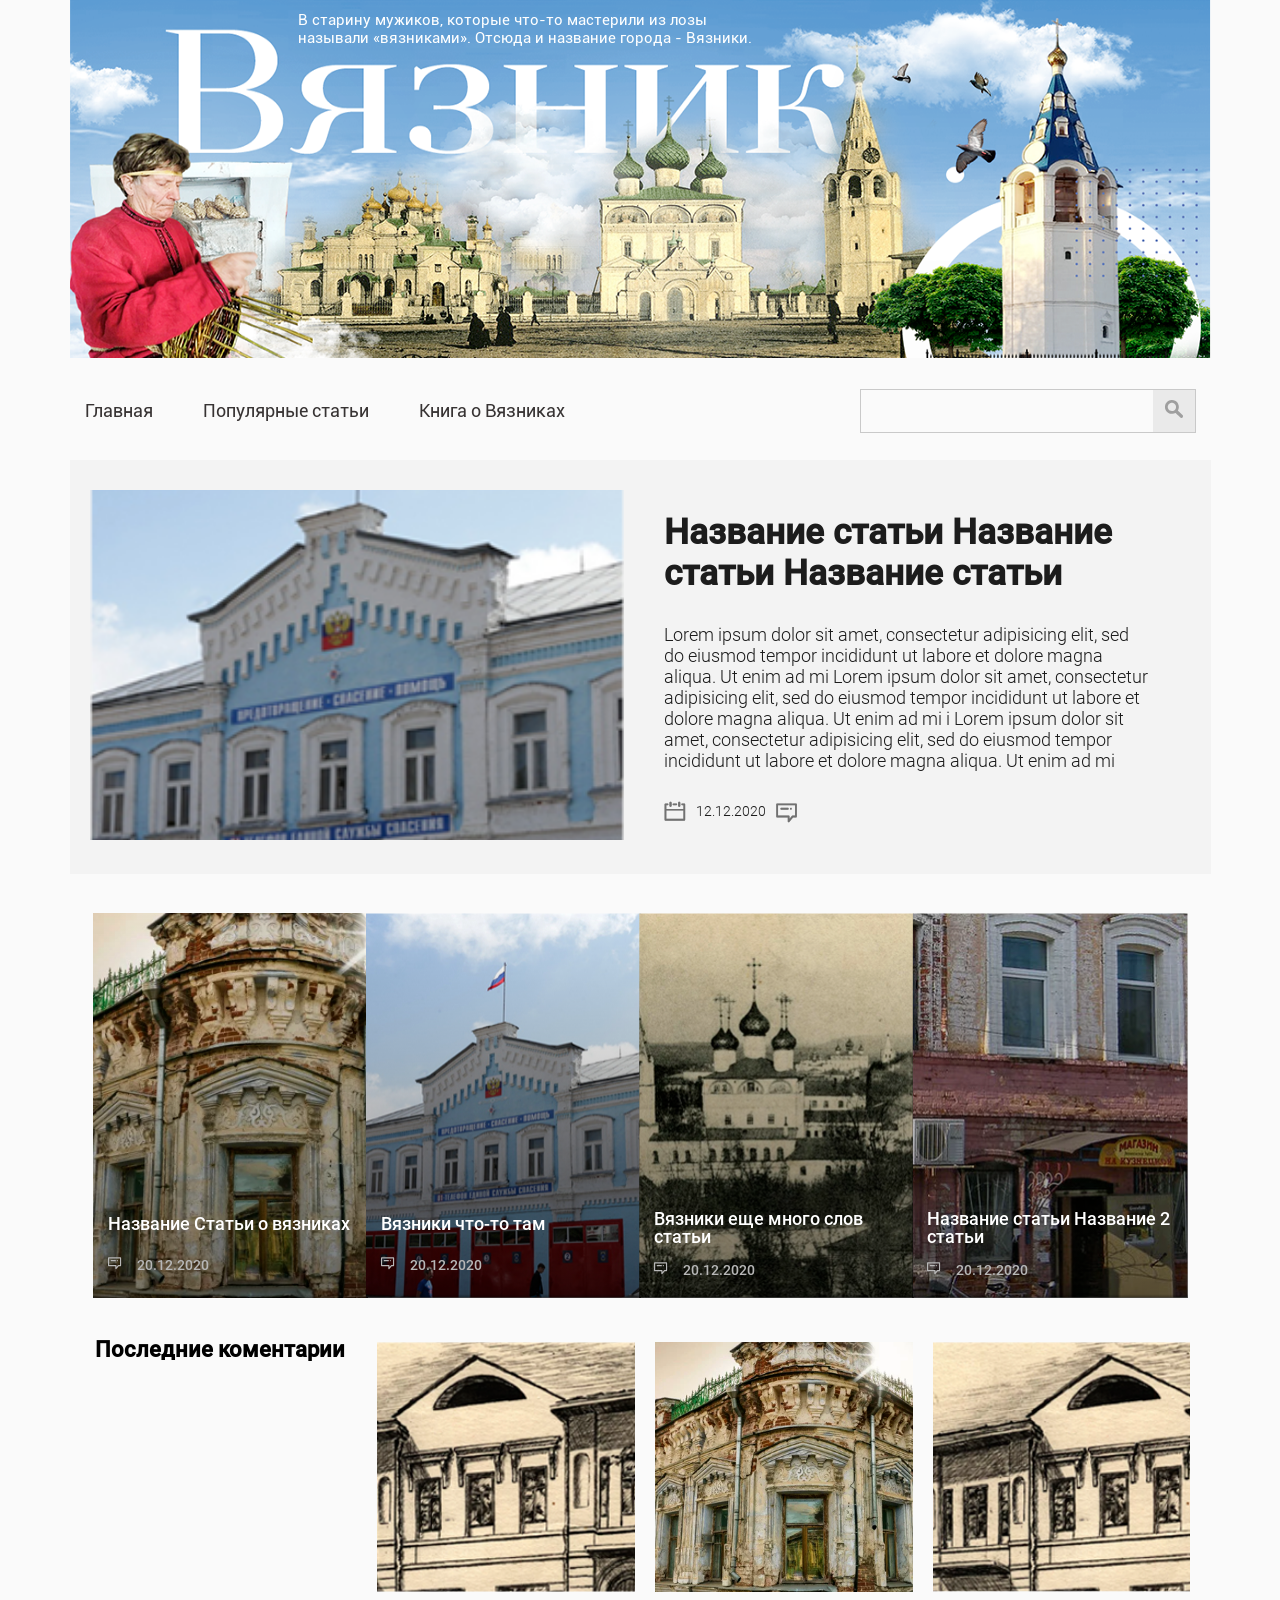
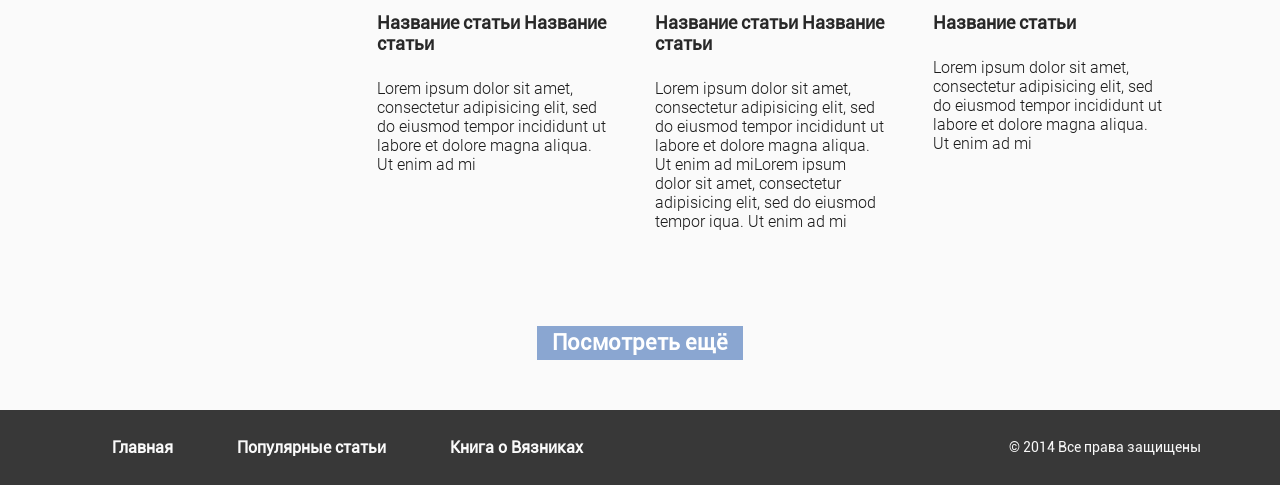
==== raw_html/index.html @ f31865bb "Single post page" ====
<!doctype html>
<html lang="en">
<head>
  <meta charset="UTF-8">
  <meta name="viewport"
        content="width=device-width, user-scalable=no, initial-scale=1.0, maximum-scale=1.0, minimum-scale=1.0">
  <meta http-equiv="X-UA-Compatible" content="ie=edge">
  <title>Document</title>

  <link rel="stylesheet" href="fonts/fonts.css">
  <link rel="stylesheet" href="css/global.css">
  <link rel="stylesheet" href="css/header.css">
  <link rel="stylesheet" href="css/content.css">

  <script src="https://vk.com/js/api/openapi.js?168" type="text/javascript"></script>


</head>
<body>
<div class="container">
  <header>
    <buttton id="menu" class="show">
      <span class="hamburger-line"></span>
      <span class="hamburger-line"></span>
      <span class="hamburger-line"></span>
    </buttton>
    <div id="navOverlay" class="nav_overlay"></div>
    <div class="container_content__blockText">
      <p class="header__text">В старину мужиков, которые что-то мастерили из лозы называли «вязниками». Отсюда и
        название
        города - Вязники.</p></div>
    <img class="header__img" src="./img/header_logo.png" alt="">
    <div class="header__nav">
      <nav id="navigationMenu" class="header__nav-navigation">

          <a href="index2.html" class="header__nav_link">Главная</a>
          <a href="" class="header__nav_link">Популярные статьи</a>
          <a href="" class="header__nav_link">Книга о Вязниках</a>

      </nav>
      <div class="header__search"><input type="search">
        <button class="search_button">
          <img src="./img/search.svg" alt=""></button>
      </div>
    </div>
  </header>
  <section>
    <div class="container_content">
      <div class="containerImgArticle">
      <img src="./img/img2.png" alt=""></div>
      <div class="container_content_section-content">
        <h1>Название статьи Название
          статьи Название статьи</h1>
        <p>Lorem ipsum dolor sit amet, consectetur adipisicing elit, sed do eiusmod tempor incididunt ut labore et
          dolore
          magna aliqua. Ut enim ad mi Lorem ipsum dolor sit amet, consectetur adipisicing elit, sed do eiusmod tempor
          incididunt ut labore et dolore magna aliqua. Ut enim ad mi i Lorem ipsum dolor sit amet, consectetur
          adipisicing
          elit, sed do eiusmod tempor incididunt ut labore et dolore magna aliqua. Ut enim ad mi
        </p>
        <p class="section-content_svg"><img class="section-content_svg_calendar" src="./img/calendar.svg" alt=""> <span> 12.12.2020 </span>
          <img class="section-content_svg_messege" src="./img/messege.svg" alt=""></p>
      </div>
    </div>
    <div class="actual__article">
      <a href="" class="actual__single-article">
        <img class="actual__single-article_img" src="./img/Статья1.png" alt="">
        <div class="actual__single-article_titleWrapper"><p class="actual__single-article_titleWrapper_Title">Название
          Статьи о вязниках</p>
          <p class="actual__single-article_titleWrapper_data"><img class="messege_min" src="./img/message_min.svg" alt="">20.12.2020</p></div></a>
      <a href="" class="actual__single-article"><img class="actual__single-article_img" src="./img/img2.png" alt="">
        <div class="actual__single-article_titleWrapper"><p class="actual__single-article_titleWrapper_Title">Вязники
          что-то там</p>
          <p class="actual__single-article_titleWrapper_data"><img class="messege_min" src="./img/message_min.svg" alt="">20.12.2020</p></div></a>
      <a href="" class="actual__single-article"><img class="actual__single-article_img" src="./img/img3.png" alt="">
        <div class="actual__single-article_titleWrapper"><p class="actual__single-article_titleWrapper_Title">Вязники
          еще много слов статьи</p>
          <p class="actual__single-article_titleWrapper_data"><img class="messege_min" src="./img/message_min.svg" alt="">20.12.2020</p></div></a>
      <a href="" class="actual__single-article"><img class="actual__single-article_img" src="./img/img4.png" alt="">
        <div class="actual__single-article_titleWrapper"><p class="actual__single-article_titleWrapper_Title">Название
          статьи Название 2 статьи</p>
          <p class="actual__single-article_titleWrapper_data"><img class="messege_min" src="./img/message_min.svg" alt="">20.12.2020</p></div></a>
    </div>
    <div class="container_oldArticle">
      <div class="container_oldArticle_top">
        <div class="apiVkComments">
          <h2>Последние коментарии</h2>
          <!--  <img src="./img/заглушка.png" alt="">-->
          <script type="text/javascript">
              VK.init({
                  apiId: 7707931,
                  onlyWidgets: true
              });

          </script>
          <div id="vk_comments"></div>
          <script type="text/javascript">
              VK.Widgets.Comments('vk_comments');
          </script>

        </div>
        <div class="oldArticle">

          <article class="oldSingleArticle">
            <div class="oldSingleArticle_blockImg"> <img class="oldArticleImg" src="./img/OldArticle1.png" alt=""> </div>
            <div class="OldArticleDescription">
              <a href="" class="oldSingleArticle_title">Название статьи Название статьи</a>
              <p class="oldSingleArticle_description">Lorem ipsum dolor sit amet, consectetur adipisicing elit, sed do
                eiusmod
                tempor incididunt ut labore et dolore magna aliqua. Ut enim ad mi</p>
            </div>
          </article>
          <article class="oldSingleArticle">
            <div class="oldSingleArticle_blockImg"> <img class="oldArticleImg" src="./img/Статья1.png" alt=""></div>
            <div class="OldArticleDescription">
              <a href="" class="oldSingleArticle_title">Название статьи Название статьи</a>
              <p class="oldSingleArticle_description">Lorem ipsum dolor sit amet, consectetur adipisicing elit, sed do
                eiusmod
                tempor incididunt ut labore et dolore magna aliqua. Ut enim ad miLorem ipsum dolor sit amet, consectetur
                adipisicing elit, sed do eiusmod
                tempor iqua. Ut enim ad mi</p>
            </div>
          </article>
          <article class="oldSingleArticle ">
            <div class="oldSingleArticle_blockImg"> <img class="oldArticleImg" src="./img/OldArticle3.png" alt=""></div>
            <div class="OldArticleDescription">
              <a href="" class="oldSingleArticle_title">Название статьи</a>
              <p class="oldSingleArticle_description">Lorem ipsum dolor sit amet, consectetur adipisicing elit, sed do
                eiusmod
                tempor incididunt ut labore et dolore magna aliqua. Ut enim ad mi</p>
            </div>
          </article>
        </div>
      </div>
      <div class="add_OlderArticle">


      </div>
    </div>
    <button id="addOldArticle" class="add_OlderArticle_button">Посмотреть ещё</button>
  </section>
</div>
<footer>
  <div class="footer_content_wrapper">
    <div class="footer_links_wrapper">
      <a href="" class="footer_links">Главная</a>
      <a href="" class="footer_links">Популярные статьи</a>
      <a href="" class="footer_links">Книга о Вязниках</a>
    </div>
    <div><span>© 2014 Все права защищены</span></div>
  </div>
</footer>


<script src="js/script.js"></script>
</body>
</html>
---- raw_html/fonts/fonts.css ----
@font-face {
  font-family: 'Roboto-light';
  src: url('Roboto/Roboto-Light.ttf') format('truetype');
  font-weight: normal;
  font-style: normal;
}

@font-face {
  font-family: 'Roboto-medium';
  src: url('Roboto/Roboto-Medium.ttf') format('truetype');
  font-weight: normal;
  font-style: normal;
}

@font-face {
  font-family: 'Roboto-bold';
  src: url('Roboto/Roboto-Bold.ttf') format('truetype');
  font-weight: normal;
  font-style: normal;
}

@font-face {
  font-family: 'Roboto-Regular';
  src: url('Roboto-Regular.ttf') format('truetype'),
  url('Roboto-Regular.woff') format('woff');
  font-style: normal;
}

@font-face {
  font-family: 'Roboto-Regular';
  src: url('Roboto-Regular.ttf') format('truetype'),
  url('Roboto-Regular.woff') format('woff');
  font-style: normal;
}
---- raw_html/css/global.css ----
* {
  margin: 0;
  padding: 0;
  text-decoration: none;
  outline: none;
  border: none;
}

body {
  background-color: #fafafa;
  font-family: Roboto-Regular, sans-serif;
}

section {
  position: relative;
}

.container {
  max-width: 1141px;
  margin: 0 auto;

}
.containerImgArticle {
  width: 50%;
  overflow: hidden;
/*  height: 350px;*/
  margin: 30px 0;
}
.containerImgArticle >img {
  object-fit: cover;
  width: 100%;
  height: 350px;
}

/*.container_content>img {
  max-width: 550px;
  object-fit: cover;
}*/

footer {
  font-family: 'Roboto-Regular', sans-serif;
  background-color: #383838;
  height: 75px;
  position: relative;
}

.footer_content_wrapper {
  display: flex;
  justify-content: space-between;
  color: #f8f8f8;
  align-items: center;
  height: 100%;
  font-size: 14px;
  font-weight: 400;
  margin: 0 auto;
  max-width: 1141px;
  white-space: nowrap;
}

.footer_content_wrapper > div {
  margin: 0 10px;
}

.footer_links_wrapper {
  position: relative;
  display: flex;
  justify-content: left;
  text-align: center;
  height: 100%;
  align-items: center;
}

.footer_links {
  color: #fafafa;
  font-size: 16px;
  font-weight: 700;
  margin: 0 32px;
}

@media (max-width: 830px) {
  .footer_links {
    margin: 0 10px;
  }
  .containerImgArticle {
    width: 100%;

  }
}

@media (max-width: 640px) {
  .footer_links_wrapper {
    flex-direction: column;
    align-items: center;
    justify-content: space-evenly;
  }
}

@media (max-width: 566px) {

  footer {

    height: 150px;
  }

  .footer_content_wrapper {
    flex-direction: column;
  }
}
---- raw_html/css/header.css ----
.header__img {
  margin-top: -5.9%;
  width: 100%;
  max-height: 425px;
}

.container_content__blockText {
  width: 100%;
  position: relative;
}


.header__text {
  font-family: 'Roboto-Regular', sans-serif;
  position: absolute;
  margin-top: 1%;
  max-width: 472px;
  left: 20%;
  font-weight: 300;
  font-size: 15px;
  color: #FFFFFF;
}

.header__nav_link {
  color: #373333;
  font-family: 'Roboto-Regular', sans-serif;
  font-size: 18px;
  font-weight: 400;
  text-align: center;
  text-decoration: none;
  white-space: nowrap;
  margin-right: 50px;
  transition: all ease 0.3s;
}

.header__nav_link:hover {
  color: #b98015;
  background-color: #fafafa;
  transition: all ease 0.3s;
}

.header__nav {
  display: flex;
  justify-content: space-between;
  margin: 27px 15px;
  align-items: center;
}

.header__search > input {
  width: 100%;
  height: 42px;
  background-color: #fafafa;
  font-family: 'Roboto-Regular', sans-serif;
  font-size: 22px;
  padding: 0 10px;
}

.header__search {
  position: relative;
  flex-basis: 30%;
  border: 1px solid #c9c9c9;
  transition: all ease 1s;
}

.nav_overlay {
  position: fixed;
  top: 0;
  left: 0;
  width: 100%;
  height: 100%;
  display: none;
  cursor: pointer;
  z-index: 10200;
  background: rgba(0, 0, 0, 0.5);
  transition: all ease 0.3s;
}

.activeOverlay {
  display: block;
  transition: all ease 0.3s;
}

.search_button {
  position: absolute;
  right: 0;
  height: 42px;
  background-color: #eaeaea;
  width: 42px;
  transition: all ease 0.3s;
}

.search_button:hover {
  background-color: #dcdcdc;
  transition: all ease 0.3s;
}

.show {
  display: none;
}

.hamburger-line {
  width: 100%;
  height: 4px;
  background-color: #383838;
  display: block;

  -webkit-transition: all 0.3s ease-in-out;
  -o-transition: all 0.3s ease-in-out;
  transition: all 0.3s ease-in-out;
}

.hamburger-line:nth-child(1) {
  /* margin: 7px auto 0;*/
}

.hamburger-line:nth-child(2) {
  margin: 4px auto;
}

.show.hamburger-active .hamburger-line:nth-child(2) {
  opacity: 0;
}

.show.hamburger-active .hamburger-line:nth-child(1) {
  -webkit-transform: translateY(10px) rotate(40deg);
  -ms-transform: translateY(10px) rotate(40deg);
  -o-transform: translateY(10px) rotate(40deg);
  transform: translateY(7px) rotate(40deg);
}

.show.hamburger-active .hamburger-line:nth-child(3) {
  -webkit-transform: translateY(-10px) rotate(-40deg);
  -ms-transform: translateY(-10px) rotate(-40deg);
  -o-transform: translateY(-10px) rotate(-40deg);
  transform: translateY(-9px) rotate(-40deg);
}

#menu {
  margin: 0 auto;
  position: fixed;
  z-index: 10203;
  background-color: #fafafa;
  cursor: pointer;
  border-radius: 50px;
  width: 20px;
  top: 15px;
  right: 5px;
  padding: 8px;
  height: 20px;
  text-align: center;
  line-height: 40px;
}

.header__nav-navigation {
  display: flex;
  max-width: 250px;
}

@media (max-width: 995px) {
  .header__text {
    display: none;
  }

}

@media (max-width: 830px) {
  .header__nav_link {
    margin-right: 10px;
  }

}


@media (max-width: 660px) {

  .show {
    display: block;
  }

  .header__nav_link {
    font-size: 25px;
    line-height: 50px;
    padding-right: 150px;
  }

  .header__nav-navigation {
    display: block;
    position: fixed;
    left: -100%;
    overflow: hidden;
    top: 0;
    z-index: 10202;
    /*  max-width: 400px;*/
    background-color: azure;
    padding: 20px;
    transition: all ease 0.3s;
    /*  border-radius: 15px;*/
    height: 100%;
  }

  .header__search {
    flex-basis: 100%;
  }

  .active {
    left: 0;
    transition: all ease 0.3s;
  }
}
---- raw_html/css/content.css ----
.container_content {
  display: flex;
  align-items: center;
  padding: 0 20px;
  margin-bottom: 40px;
  background-color: #f3f3f3;
}

.container_content_section-content {
  margin: 0 40px;
  max-width: 487px;
  width: 50%;
}

.container_content_section-content > img {
  max-height: 353px;
  width: 100%;
}

.container_content_section-content > h1 {
  font-family: 'Roboto-medium', sans-serif;
  font-weight: 600;
  color: #1c1c1c;
  font-size: 35px;
  margin: 30px 0;
}

.container_content_section-content > p {
  font-family: 'Roboto-light', sans-serif;
  color: #1c1c1c;
  font-size: 18px;
  margin-bottom: 30px;
  display: flex;
  align-items: center;
}

.section-content_svg > span {
  font-size: 14px;
  margin: 0 10px;
}

.section-content_svg > img {
  position: relative;
}

.section-content_svg_calendar {
  top: 0;
}

.section-content_svg_messege {
  top: 2px;
}

.actual__article {
  display: flex;
  position: relative;
  margin: 0 20px 40px;
  justify-content: center;
  line-height: 0;
}

a.actual__single-article {
  position: relative;
  margin: -1px;
  overflow: hidden;
  width: 25%;
}

.actual__single-article_img {
  width: 100%;
  position: relative;
  height: 100%;
  object-fit: cover;
}

a.actual__single-article:after {
  transition: 0.5s all ease;
  content: "";
  position: absolute;
  top: 0;
  left: 0;
  display: block;
  width: 100%;
  height: 100%;
  background: transparent;
  opacity: 1;
  background-image: -moz-linear-gradient(top, rgba(0, 0, 0, 0) 0%, rgba(0, 0, 0, 0.45) 99%, rgba(0, 0, 0, 0.65) 100%); /* FF3.6-15 */
  background-image: -webkit-linear-gradient(top, rgba(0, 0, 0, 0) 0%, rgba(0, 0, 0, 0.45) 99%, rgba(0, 0, 0, 0.65) 100%); /*Chrome10-25,Safari5.1-6*/
  background-image: linear-gradient(to bottom, rgba(0, 0, 0, 0) 0%, rgba(0, 0, 0, 0.45) 99%, rgba(0, 0, 0, 0.65) 100%); /* W3C, IE10+, FF16+, Chrome26+, Opera12+, Safari7+ */
  filter: progid:DXImageTransform.Microsoft.gradient(startColorstr='#00000000', endColorstr='#a6000000', GradientType=0); /* IE6-9 */
}

a.actual__single-article:hover:after {
  content: "";
  opacity: 0;
}

.actual__single-article_titleWrapper {
  position: absolute;
  bottom: 15px;
  left: 15px;
  color: #FFFFFF;
  font-family: 'Roboto-medium', sans-serif;
  display: flex;
  flex-direction: column;
  justify-content: space-around;
  min-height: 80px;
}

.actual__single-article_titleWrapper_data {
  font-size: 14px;
  font-weight: 300;
  color: #b7b7b7;
  position: relative;
  z-index: 1;
}

.actual__single-article_titleWrapper_Title {
  font-size: 18px;
  font-weight: 300;
  position: relative;
  z-index: 1;
  line-height: 18px;
}

.messege_min {
  margin-right: 15px;
}

.container_oldArticle {
  display: flex;
  flex-direction: column;
}

.container_oldArticle_top {
  margin: 0 10px 40px;
  display: flex;
}

.add_OlderArticle {
  display: flex;
  justify-content: space-between;
  flex-wrap: wrap;
}

.add_OlderArticle > article {
  flex-basis: 22%;
  margin-bottom: 40px;
}

.apiVkComments {
  flex-basis: 29%;
  margin-left: 5px;
  padding-right: 10px;
}

.wcomments_head ._wcomments_head ._wcomments_form {
  display: none !important;
}

.apiVkComments > h2 {
  font-family: 'Roboto-medium', sans-serif;
  font-size: 22px;
  /*font-weight: 700;*/
  margin-bottom: 20px;
  margin-left: 10px;
}

.oldArticleImg {
  width: 100%;
  height: 100%;
  margin-bottom: 25px;
  object-fit: cover;
}

.oldArticle {
  display: flex;
  font-family: 'Roboto-Regular', sans-serif;
}

.oldSingleArticle {
  flex-basis: 31%;
  margin: 5px 10px;
  overflow: hidden;
  display: flex;
  flex-direction: column;

}

.oldSingleArticle_title {
  max-width: 230px;
  font-size: 18px;
  color: #282828;
  font-weight: 700;
  /*  margin: 25px 0;*/
  transition: all ease 0.3s;
}

.oldSingleArticle_title:hover {
  color: #b98015;
  transition: all ease 0.3s;
}

.oldSingleArticle_description {
  max-width: 230px;
  font-size: 16px;
  font-family: 'Roboto-light', sans-serif;
  color: #1c1c1c;
  font-weight: 300;
  overflow: hidden;
  margin-top: 25px;
}

.oldSingleArticle_blockImg {
  width: 100%;
  height: 250px;
}

.OldArticleDescription {
  max-height: 220px;
  overflow: hidden;
  display: flex;
  flex-direction: column;
  margin-top: 20px;
}

.add_OlderArticle_button {
  background-color: #8aa6d1;
  margin: 50px auto;
  font-family: 'Roboto-Regular', sans-serif;
  font-size: 22px;
  font-weight: 700;
  line-height: 20px;
  white-space: nowrap;
  color: #FFFFFF;
  padding: 7px 15px;
  transition: all ease 0.3s;
  cursor: pointer;
  position: relative;
  left: 50%;
  bottom: 0;
  transform: translateX(-50%);
}

.add_OlderArticle_button:hover {
  background-color: #b98015;
  transition: all ease 0.3s;
}

@media (max-width: 995px) {

  .container_content > img {
    width: 40%;
  }

  .actual__article {
    flex-wrap: wrap;
  }

  a.actual__single-article {
    width: 50%;
  }

}

@media (max-width: 830px) {

  .apiVkComments {
    order: -1;
  }

  .container_content > img {
    width: 100%;
  }

  .oldArticleImg {
    margin-bottom: 0;
  }

  .add_OlderArticle {
    flex-direction: column;
    margin: 0 10px 40px
  }

  .add_OlderArticle > article {
    margin-bottom: 5px;
  }

  .container_content_section-content > h1 {
    font-size: 25px;
    margin: 30px 0;
  }

  .container_content {
    flex-direction: column;
  }

  .container_oldArticle_top {
    flex-direction: column;
    margin: 0 10px 0;
  }

  .container_content_section-content {
    margin: 0;
    max-width: unset;
    width: 100%;
  }

  .container_oldArticle {
    flex-direction: column;
    position: relative;
  }

  .oldArticle {
    order: -1;
    flex-direction: column;
    flex-basis: 100%;
    max-width: 900px;
  }

  .oldSingleArticle {
    display: flex !important;
    width: 100%;
    align-items: center !important;
  }

  .oldSingleArticle_title {
    max-width: 100%;
  }

  .oldSingleArticle_description {
    max-width: 99%;
    max-height: 80px;
  }

  .oldSingleArticle > * {
    display: flex;
    flex-direction: column;
  }

  .oldArticleImg {
    /*    flex-basis: 40%;*/
    width: 100%;
  }

}

@media (max-width: 730px) {
  .actual__article {
    /* flex-direction: column;*/
    justify-content: center;
    flex-wrap: wrap;
    margin: 0 0 40px;
  }

  a.actual__single-article {
    width: 100%;
    height: 450px;
  }
}

@media (max-width: 640px) {
  .oldArticleImg {
    margin-left: 0;
    max-height: unset;
    min-height: unset;
    min-width: unset;
    width: 100%;
  }

  .oldSingleArticle {
    margin-bottom: 30px;
  }

  .add_OlderArticle > article {
    margin-bottom: 30px;
  }

  .oldSingleArticle_title {
    margin: 0;
  }

  .OldArticleDescription {
    margin-left: 20px;
    max-height: unset;
    min-height: unset;
    min-width: unset;
  }

  .oldArticleImg {
    margin-bottom: 30px;
  }

}

@media (max-width: 566px) {
  .actual__single-article {
    width: 95%;
  }

  .actual__single-article_img {
    width: 100%;
    max-height: unset;
  }

  .oldSingleArticle_description {
    max-height: 75px;
  }

  .OldArticleDescription {
    margin: 10px 0 0;
    overflow: hidden;
  }


  .oldSingleArticle {
    flex-direction: column;
  }

  .oldArticle {
    overflow: hidden;
  }

  .oldSingleArticle_blockImg {
    width: 100%;
    height: 100%;
  }

  .oldSingleArticle_blockImg > img {
    width: 100%;

    margin: 0 auto;
  }
}

@media (max-width: 450px) {

}
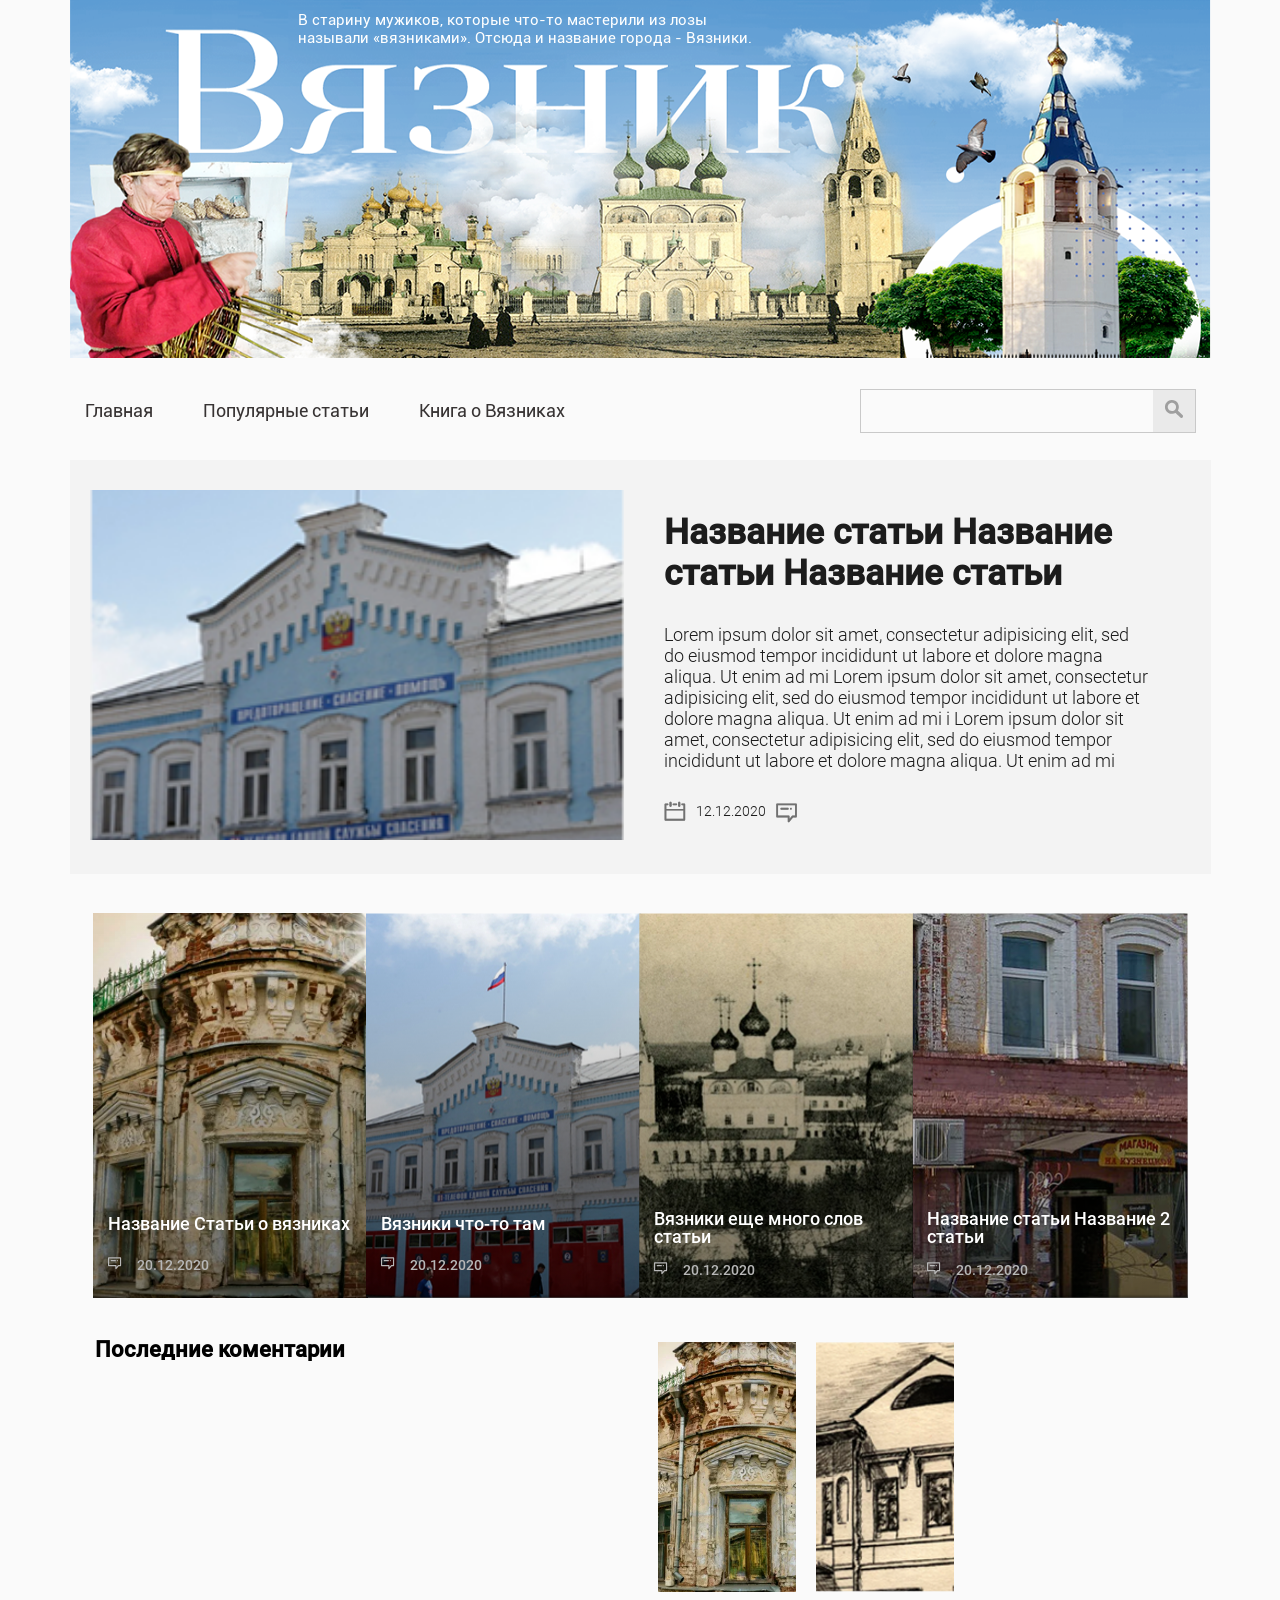
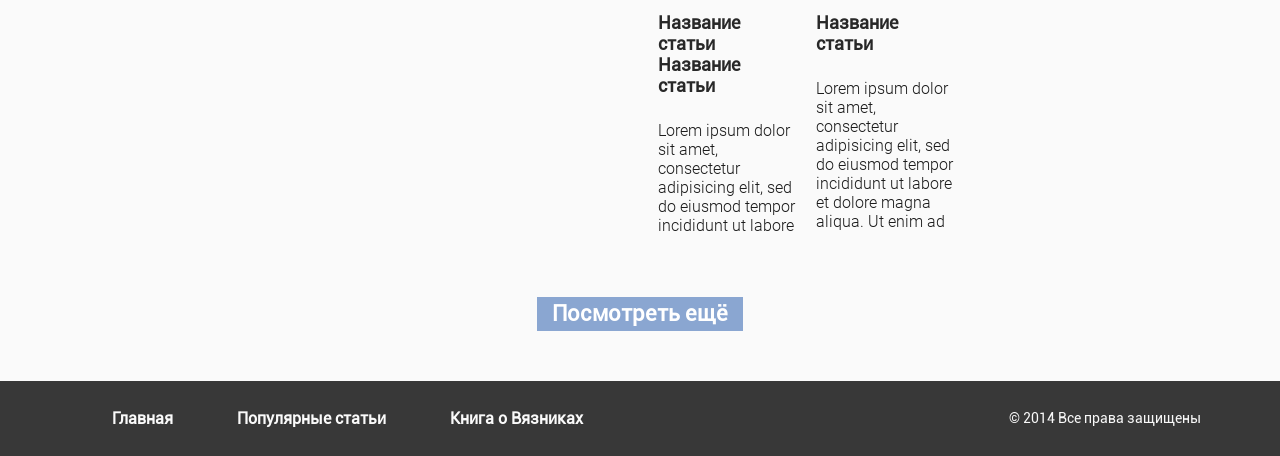
==== commit fc2daed7: "Single page, some fix" ====
--- a/raw_html/index.html
+++ b/raw_html/index.html
@@ -7,9 +7,9 @@
   <meta http-equiv="X-UA-Compatible" content="ie=edge">
   <title>Document</title>
 
-  <link rel="stylesheet" href="fonts/fonts.css">
+ <!-- <link rel="stylesheet" href="fonts/fonts.css">
   <link rel="stylesheet" href="css/global.css">
-  <link rel="stylesheet" href="css/header.css">
+  <link rel="stylesheet" href="css/header.css">-->
   <link rel="stylesheet" href="css/content.css">
 
   <script src="https://vk.com/js/api/openapi.js?168" type="text/javascript"></script>
@@ -100,16 +100,6 @@
 
         </div>
         <div class="oldArticle">
-
-          <article class="oldSingleArticle">
-            <div class="oldSingleArticle_blockImg"> <img class="oldArticleImg" src="./img/OldArticle1.png" alt=""> </div>
-            <div class="OldArticleDescription">
-              <a href="" class="oldSingleArticle_title">Название статьи Название статьи</a>
-              <p class="oldSingleArticle_description">Lorem ipsum dolor sit amet, consectetur adipisicing elit, sed do
-                eiusmod
-                tempor incididunt ut labore et dolore magna aliqua. Ut enim ad mi</p>
-            </div>
-          </article>
           <article class="oldSingleArticle">
             <div class="oldSingleArticle_blockImg"> <img class="oldArticleImg" src="./img/Статья1.png" alt=""></div>
             <div class="OldArticleDescription">
--- a/raw_html/css/global.css
+++ b/raw_html/css/global.css
@@ -23,7 +23,6 @@
 .containerImgArticle {
   width: 50%;
   overflow: hidden;
-/*  height: 350px;*/
   margin: 30px 0;
 }
 .containerImgArticle >img {
@@ -32,10 +31,6 @@
   height: 350px;
 }
 
-/*.container_content>img {
-  max-width: 550px;
-  object-fit: cover;
-}*/
 
 footer {
   font-family: 'Roboto-Regular', sans-serif;
--- a/raw_html/css/content.css
+++ b/raw_html/css/content.css
@@ -1,3 +1,363 @@
+@font-face {
+  font-family: 'Roboto-light';
+  src: url('../fonts/Roboto/Roboto-Light.ttf') format('truetype');
+  font-weight: normal;
+  font-style: normal;
+}
+
+@font-face {
+  font-family: 'Roboto-medium';
+  src: url('../fonts/Roboto/Roboto-Medium.ttf') format('truetype');
+  font-weight: normal;
+  font-style: normal;
+}
+
+@font-face {
+  font-family: 'Roboto-bold';
+  src: url('../fonts/Roboto/Roboto-Bold.ttf') format('truetype');
+  font-weight: normal;
+  font-style: normal;
+}
+
+@font-face {
+  font-family: 'Roboto-Regular';
+  src: url('../fonts/Roboto-Regular.ttf') format('truetype'),
+  url('../fonts/Roboto-Regular.woff') format('woff');
+  font-style: normal;
+}
+
+@font-face {
+  font-family: 'Roboto-Regular';
+  src: url('../fonts/Roboto-Regular.ttf') format('truetype'),
+  url('../fonts/Roboto-Regular.woff') format('woff');
+  font-style: normal;
+}
+
+/* Global-styles----------------------------------------------------*/
+
+
+* {
+  margin: 0;
+  padding: 0;
+  text-decoration: none;
+  outline: none;
+  border: none;
+}
+
+body {
+  background-color: #fafafa;
+  font-family: Roboto-Regular, sans-serif;
+}
+
+section {
+  position: relative;
+}
+
+.container {
+  max-width: 1141px;
+  margin: 0 auto;
+
+}
+
+.containerImgArticle {
+  width: 50%;
+  overflow: hidden;
+  margin: 30px 0;
+}
+
+.containerImgArticle > img {
+  object-fit: cover;
+  width: 100%;
+  height: 350px;
+}
+
+/* Footer-styles----------------------------------------------------*/
+
+footer {
+  font-family: 'Roboto-Regular', sans-serif;
+  background-color: #383838;
+  height: 75px;
+  position: relative;
+}
+
+.footer_content_wrapper {
+  display: flex;
+  justify-content: space-between;
+  color: #f8f8f8;
+  align-items: center;
+  height: 100%;
+  font-size: 14px;
+  font-weight: 400;
+  margin: 0 auto;
+  max-width: 1141px;
+  white-space: nowrap;
+}
+
+.footer_content_wrapper > div {
+  margin: 0 10px;
+}
+
+.footer_links_wrapper {
+  position: relative;
+  display: flex;
+  justify-content: left;
+  text-align: center;
+  height: 100%;
+  align-items: center;
+}
+
+.footer_links {
+  color: #fafafa;
+  font-size: 16px;
+  font-weight: 700;
+  margin: 0 32px;
+}
+
+@media (max-width: 830px) {
+  .footer_links {
+    margin: 0 10px;
+  }
+
+  .containerImgArticle {
+    width: 100%;
+  }
+}
+
+@media (max-width: 640px) {
+  .footer_links_wrapper {
+    flex-direction: column;
+    align-items: center;
+    justify-content: space-evenly;
+  }
+}
+
+@media (max-width: 566px) {
+
+  footer {
+
+    height: 150px;
+  }
+
+  .footer_content_wrapper {
+    flex-direction: column;
+  }
+}
+
+
+/* Header-styles----------------------------------------------------*/
+
+.body__hidden {
+  overflow: hidden;
+}
+
+.header__img {
+  margin-top: -5.9%;
+  width: 100%;
+  max-height: 425px;
+}
+
+.container_content__blockText {
+  width: 100%;
+  position: relative;
+}
+
+
+.header__text {
+  font-family: 'Roboto-Regular', sans-serif;
+  position: absolute;
+  margin-top: 1%;
+  max-width: 472px;
+  left: 20%;
+  font-weight: 300;
+  font-size: 15px;
+  color: #FFFFFF;
+}
+
+.header__nav_link {
+  color: #373333;
+  font-family: 'Roboto-Regular', sans-serif;
+  font-size: 18px;
+  font-weight: 400;
+  text-align: center;
+  text-decoration: none;
+  white-space: nowrap;
+  margin-right: 50px;
+  transition: all ease 0.3s;
+}
+
+.header__nav_link:hover {
+  color: #b98015;
+  background-color: #fafafa;
+  transition: all ease 0.3s;
+}
+
+.header__nav {
+  display: flex;
+  justify-content: space-between;
+  margin: 27px 15px;
+  align-items: center;
+}
+
+.header__search > input {
+  width: 100%;
+  height: 42px;
+  background-color: #fafafa;
+  font-family: 'Roboto-Regular', sans-serif;
+  font-size: 22px;
+  padding: 0 10px;
+}
+
+.header__search {
+  position: relative;
+  flex-basis: 30%;
+  border: 1px solid #c9c9c9;
+  transition: all ease 1s;
+}
+
+.nav_overlay {
+  position: fixed;
+  top: 0;
+  left: 0;
+  width: 100%;
+  height: 100%;
+  display: none;
+  cursor: pointer;
+  z-index: 10200;
+  background: rgba(0, 0, 0, 0.5);
+  transition: all ease 0.3s;
+}
+
+.activeOverlay {
+  display: block;
+  transition: all ease 0.3s;
+}
+
+.search_button {
+  position: absolute;
+  right: 0;
+  height: 42px;
+  background-color: #eaeaea;
+  width: 42px;
+  transition: all ease 0.3s;
+}
+
+.search_button:hover {
+  background-color: #dcdcdc;
+  transition: all ease 0.3s;
+}
+
+.show {
+  display: none;
+}
+
+.hamburger-line {
+  width: 100%;
+  height: 4px;
+  background-color: #383838;
+  display: block;
+
+  -webkit-transition: all 0.3s ease-in-out;
+  -o-transition: all 0.3s ease-in-out;
+  transition: all 0.3s ease-in-out;
+}
+
+.hamburger-line:nth-child(1) {
+  /* margin: 7px auto 0;*/
+}
+
+.hamburger-line:nth-child(2) {
+  margin: 4px auto;
+}
+
+.show.hamburger-active .hamburger-line:nth-child(2) {
+  opacity: 0;
+}
+
+.show.hamburger-active .hamburger-line:nth-child(1) {
+  -webkit-transform: translateY(10px) rotate(40deg);
+  -ms-transform: translateY(10px) rotate(40deg);
+  -o-transform: translateY(10px) rotate(40deg);
+  transform: translateY(7px) rotate(40deg);
+}
+
+.show.hamburger-active .hamburger-line:nth-child(3) {
+  -webkit-transform: translateY(-10px) rotate(-40deg);
+  -ms-transform: translateY(-10px) rotate(-40deg);
+  -o-transform: translateY(-10px) rotate(-40deg);
+  transform: translateY(-9px) rotate(-40deg);
+}
+
+#menu {
+  margin: 0 auto;
+  position: fixed;
+  z-index: 10203;
+  background-color: #fafafa;
+  cursor: pointer;
+  border-radius: 50px;
+  width: 20px;
+  top: 15px;
+  right: 5px;
+  padding: 8px;
+  height: 20px;
+  text-align: center;
+  line-height: 40px;
+}
+
+.header__nav-navigation {
+  display: flex;
+  max-width: 250px;
+}
+
+@media (max-width: 995px) {
+  .header__text {
+    display: none;
+  }
+}
+
+@media (max-width: 830px) {
+  .header__nav_link {
+    margin-right: 10px;
+  }
+}
+
+@media (max-width: 660px) {
+
+  .show {
+    display: block;
+  }
+
+  .header__nav_link {
+    font-size: 25px;
+    line-height: 50px;
+    padding-right: 150px;
+  }
+
+  .header__nav-navigation {
+    display: block;
+    position: fixed;
+    left: -100%;
+    overflow: hidden;
+    top: 0;
+    z-index: 10202;
+    /*  max-width: 400px;*/
+    background-color: azure;
+    padding: 20px;
+    transition: all ease 0.3s;
+    /*  border-radius: 15px;*/
+    height: 100%;
+  }
+
+  .header__search {
+    flex-basis: 100%;
+  }
+
+  .active {
+    left: 0;
+    transition: all ease 0.3s;
+  }
+}
+/* Page-1----------------------------------------------------*/
+
 .container_content {
   display: flex;
   align-items: center;
@@ -149,8 +509,9 @@
 }
 
 .apiVkComments {
-  flex-basis: 29%;
+  flex-basis: 50%;
   margin-left: 5px;
+  min-width: 29%;
   padding-right: 10px;
 }
 
@@ -161,14 +522,13 @@
 .apiVkComments > h2 {
   font-family: 'Roboto-medium', sans-serif;
   font-size: 22px;
-  /*font-weight: 700;*/
   margin-bottom: 20px;
   margin-left: 10px;
 }
 
 .oldArticleImg {
   width: 100%;
-  height: 100%;
+  height: 250px;
   margin-bottom: 25px;
   object-fit: cover;
 }
@@ -176,15 +536,17 @@
 .oldArticle {
   display: flex;
   font-family: 'Roboto-Regular', sans-serif;
+  margin-bottom: 20px;
+  flex-basis: 50%;
+  justify-content: flex-start;
 }
 
 .oldSingleArticle {
-  flex-basis: 31%;
+  flex-basis: 25%;
   margin: 5px 10px;
   overflow: hidden;
   display: flex;
   flex-direction: column;
-
 }
 
 .oldSingleArticle_title {
@@ -226,7 +588,7 @@
 
 .add_OlderArticle_button {
   background-color: #8aa6d1;
-  margin: 50px auto;
+  margin-bottom: 50px;
   font-family: 'Roboto-Regular', sans-serif;
   font-size: 22px;
   font-weight: 700;
@@ -267,6 +629,8 @@
 
   .apiVkComments {
     order: -1;
+    margin: 0;
+    padding: 0;
   }
 
   .container_content > img {
@@ -275,6 +639,8 @@
 
   .oldArticleImg {
     margin-bottom: 0;
+    height: 250px;
+    width: 100%;
   }
 
   .add_OlderArticle {
@@ -318,12 +684,6 @@
     max-width: 900px;
   }
 
-  .oldSingleArticle {
-    display: flex !important;
-    width: 100%;
-    align-items: center !important;
-  }
-
   .oldSingleArticle_title {
     max-width: 100%;
   }
@@ -338,10 +698,7 @@
     flex-direction: column;
   }
 
-  .oldArticleImg {
-    /*    flex-basis: 40%;*/
-    width: 100%;
-  }
+
 
 }
 
@@ -433,6 +790,260 @@
   }
 }
 
-@media (max-width: 450px) {
-
-}
+
+/* Page-2----------------------------------------------------*/
+
+
+.container_content1 {
+  display: flex;
+  margin: 50px 0;
+}
+
+p.section-content_svg {
+  display: flex;
+  align-items: center;
+}
+
+.section-content_svg_calendar {
+  top: 0;
+}
+
+.section-content_svg_messege1 {
+  top: 2px;
+  left: 20px;
+}
+
+.section-content_svg > img {
+  position: relative;
+}
+
+.section-content_svg > span {
+  font-size: 14px;
+  color: #1c1c1c;
+}
+
+.container_content_section-content_description1 {
+  font-size: 18px;
+  color: #1c1c1c;
+  font-family: "Roboto-Light", sans-serif;
+}
+
+.container_content_section-content1 {
+  margin: 0 40px 0 15px;
+  flex-basis: 60%;
+}
+
+.container_content_section-content1 > h1 {
+  font-size: 35px;
+  margin: 25px 0 30px;
+  font-family: "Roboto-medium", sans-serif;
+}
+
+.container_content__article_img1_wrapper {
+  height: 350px;
+  width: 100%;
+  overflow: hidden;
+}
+
+.container_content__article_img1 {
+  position: relative;
+  flex-basis: 57%;
+  width: 40%;
+  margin-right: 15px;
+}
+
+.container_content__article_img1_wrapper > img {
+  width: 100%;
+  height: 100%;
+  object-fit: cover;
+}
+
+.apiVkComments1 > h2 {
+  margin: 30px 10px 25px;
+  font-size: 22px;
+  /* font-family: "Roboto-medium", sans-serif;*/
+}
+
+.share-news-title1 {
+  /*font-family: "Roboto-medium", sans-serif;*/
+  font-size: 20px;
+  font-weight: 600;
+}
+
+.container_content_section-content__share-news1 {
+  margin-top: 40px;
+}
+
+.container_content_section-content__share-news1 > div {
+  display: flex;
+  margin-top: 10px;
+}
+
+.share-news1 {
+  margin-right: 20px;
+}
+
+.share-news1 > img {
+  transition: all ease 0.3s;
+  border-radius: 50%;
+
+
+}
+
+.share-news1 > img:hover {
+  transition: all ease 0.3s;
+  background-color: rgba(24, 105, 241, 0.3);
+  border-radius: 50%;
+
+}
+
+.oldArticleTitle1 {
+  font-family: "Roboto-bold", sans-serif;
+  font-size: 27px;
+  margin-left: 15px;
+  font-weight: 600;
+}
+
+.oldArticle1 {
+  display: flex;
+  font-family: 'Roboto-Regular', sans-serif;
+  margin-top: 20px;
+  margin-bottom: 30px;
+}
+
+.oldSingleArticle1 {
+  flex-basis: 31%;
+  margin: 5px 10px;
+  overflow: hidden;
+  display: flex;
+  flex-direction: column;
+}
+
+.oldSingleArticle_blockImg {
+  width: 100%;
+  height: 250px;
+}
+
+.oldArticleImg {
+  width: 100%;
+
+  margin-bottom: 25px;
+  object-fit: cover;
+}
+
+.OldArticleDescription {
+  max-height: 220px;
+  overflow: hidden;
+  display: flex;
+  flex-direction: column;
+  margin-top: 20px;
+}
+
+.oldSingleArticle_title {
+  max-width: 230px;
+  font-size: 18px;
+  color: #282828;
+  font-weight: 700;
+  /*  margin: 25px 0;*/
+  transition: all ease 0.3s;
+}
+
+
+.oldSingleArticle_title:hover {
+  color: #b98015;
+  transition: all ease 0.3s;
+}
+
+.oldSingleArticle_description {
+  max-width: 230px;
+  font-size: 16px;
+  font-family: 'Roboto-light', sans-serif;
+  color: #1c1c1c;
+  font-weight: 300;
+  overflow: hidden;
+  margin-top: 25px;
+}
+
+#vk_comments {
+  max-height: 440px;
+  overflow: auto;
+}
+
+
+@media (max-width: 937px) {
+  .container_content1 {
+    flex-direction: column;
+    margin: 50px 0 30px;
+  }
+
+  .container_content__article_img1 {
+    order: -1;
+    overflow: hidden;
+    width: 100%;
+    margin-bottom: 30px;
+  }
+
+  .container_content_section-content1 {
+    margin: 0 15px;
+  }
+
+  .apiVkComments1 {
+    margin: 0 15px;
+  }
+
+  .apiVkComments1 > h2 {
+    margin: 30px 0 25px;
+  }
+}
+
+@media (max-width: 830px) {
+  .oldArticle1 {
+    order: -1;
+    flex-direction: column;
+    flex-basis: 100%;
+    max-width: 900px;
+  }
+
+  .oldSingleArticle1 {
+    display: flex;
+    width: 97%;
+    align-items: center;
+    margin: 5px;
+  }
+
+  .oldSingleArticle_title {
+    max-width: 100%;
+  }
+
+  .oldSingleArticle_description {
+    max-width: 99%;
+    max-height: 80px;
+  }
+
+  .oldSingleArticle1 > * {
+    display: flex;
+    flex-direction: column;
+  }
+
+
+}
+
+@media (max-width: 600px) {
+  .container_content_section-content1 > h1 {
+    font-size: 30px;
+  }
+
+  .apiVkComments1 {
+    margin: 3px;
+  }
+
+  .apiVkComments1 > h2 {
+    margin: 30px 0 25px 15px;
+  }
+
+  .header__nav {
+    margin: 25px 10px 10px;
+  }
+
+
+}
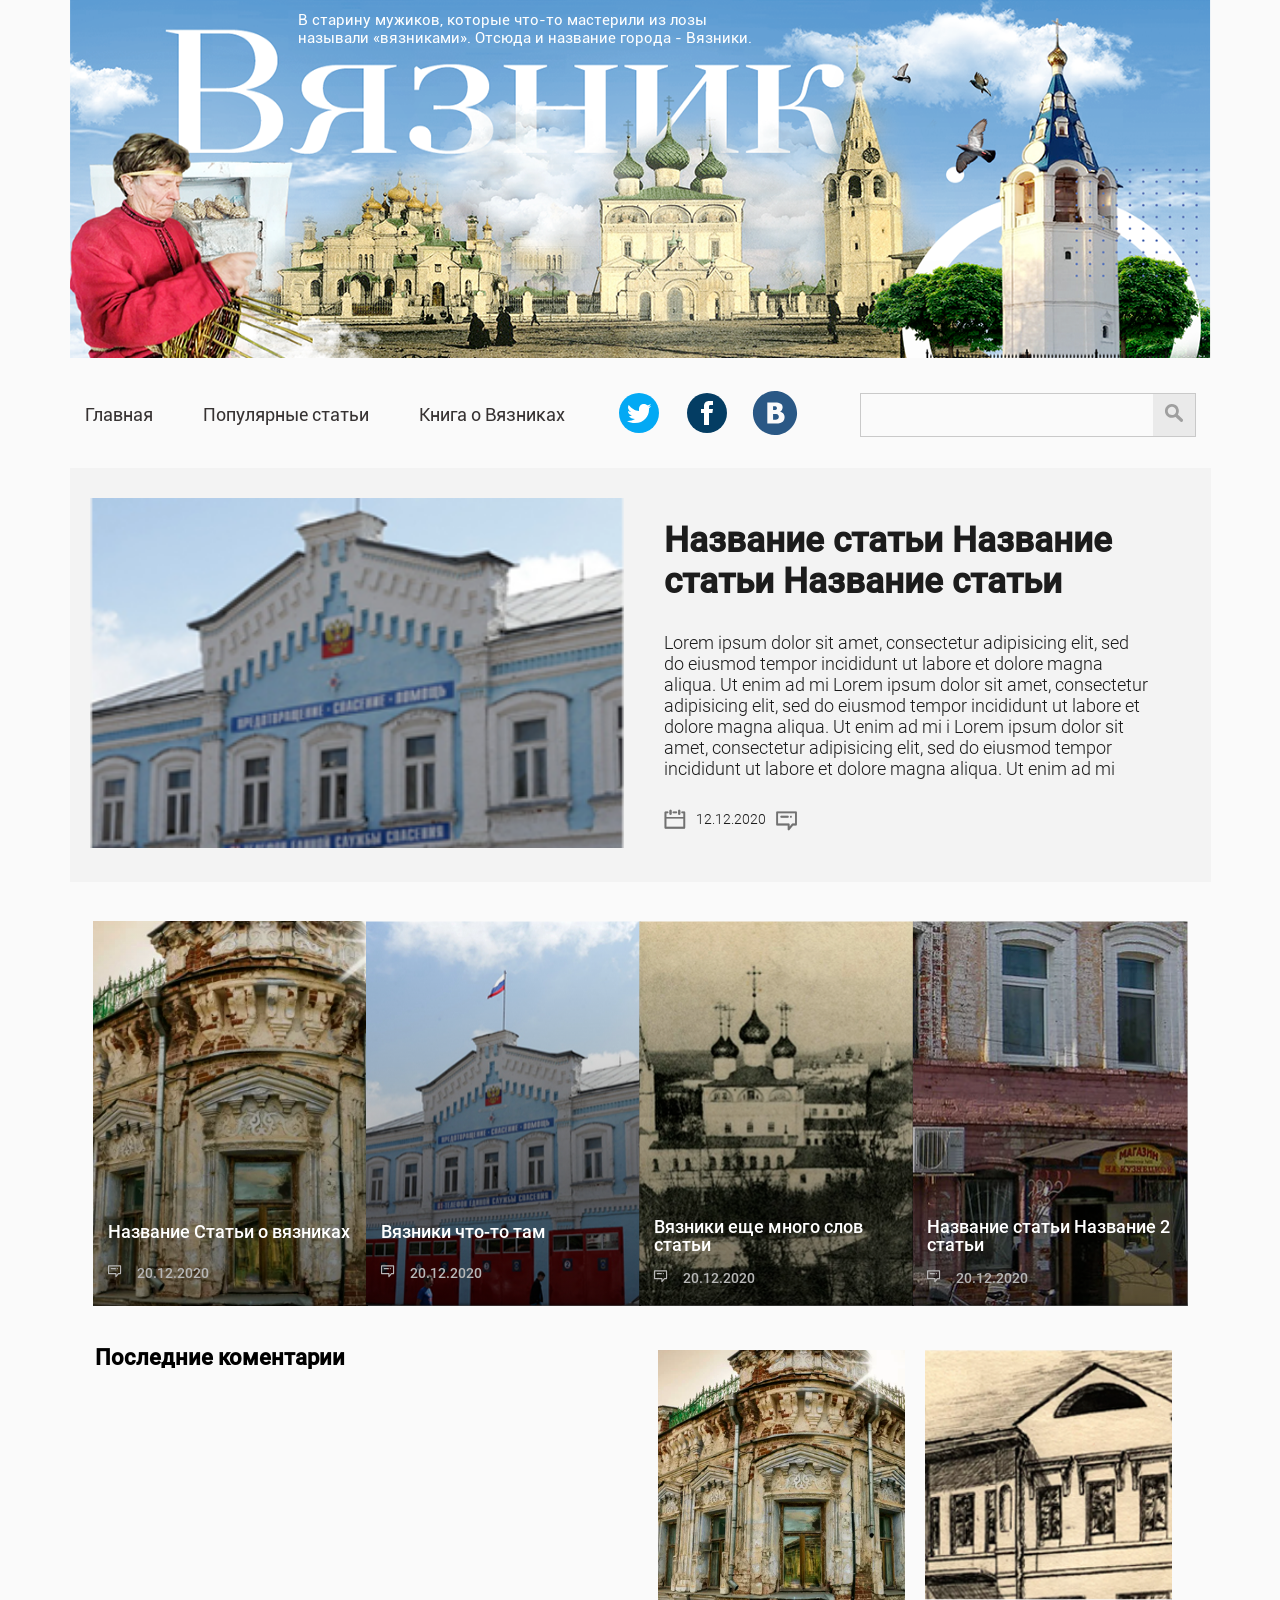
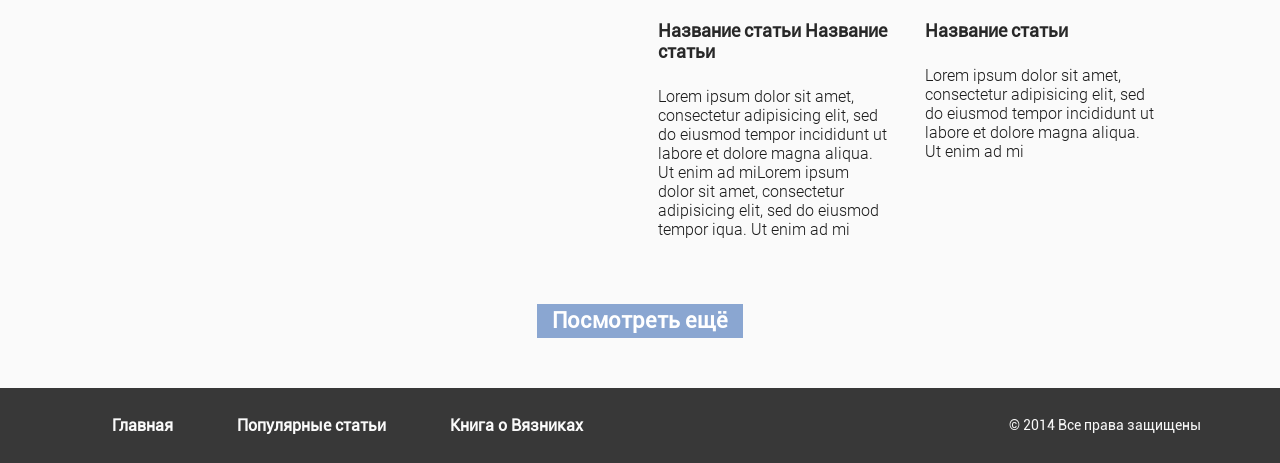
==== commit c7a7f789: "final" ====
--- a/raw_html/index.html
+++ b/raw_html/index.html
@@ -36,7 +36,11 @@
           <a href="index2.html" class="header__nav_link">Главная</a>
           <a href="" class="header__nav_link">Популярные статьи</a>
           <a href="" class="header__nav_link">Книга о Вязниках</a>
-
+        <div class="header__content__share-news1">
+          <a href="" class="share-news1"><img src="./img/twitter-circled.svg" alt=""></a>
+          <a href="" class="share-news1"><img src="./img/facebook-circled.svg" alt=""></a>
+          <a href="" class="share-news1"><img src="./img/vkontakte-circled.svg" alt=""></a>
+        </div>
       </nav>
       <div class="header__search"><input type="search">
         <button class="search_button">
@@ -101,6 +105,7 @@
         </div>
         <div class="oldArticle">
           <article class="oldSingleArticle">
+            <a href="" class="ArticleHref"></a>
             <div class="oldSingleArticle_blockImg"> <img class="oldArticleImg" src="./img/Статья1.png" alt=""></div>
             <div class="OldArticleDescription">
               <a href="" class="oldSingleArticle_title">Название статьи Название статьи</a>
@@ -111,7 +116,8 @@
                 tempor iqua. Ut enim ad mi</p>
             </div>
           </article>
-          <article class="oldSingleArticle ">
+          <article class="oldSingleArticle">
+            <a href="" class="ArticleHref"></a>
             <div class="oldSingleArticle_blockImg"> <img class="oldArticleImg" src="./img/OldArticle3.png" alt=""></div>
             <div class="OldArticleDescription">
               <a href="" class="oldSingleArticle_title">Название статьи</a>
@@ -123,7 +129,6 @@
         </div>
       </div>
       <div class="add_OlderArticle">
-
 
       </div>
     </div>
--- a/raw_html/css/content.css
+++ b/raw_html/css/content.css
@@ -179,6 +179,7 @@
   font-size: 18px;
   font-weight: 400;
   text-align: center;
+  margin: auto;
   text-decoration: none;
   white-space: nowrap;
   margin-right: 50px;
@@ -303,24 +304,34 @@
   line-height: 40px;
 }
 
+
+.header__content__share-news1 {
+  display: flex;
+  flex-wrap: nowrap;
+}
+
 .header__nav-navigation {
   display: flex;
   max-width: 250px;
+}
+
+@media (max-width: 1080px) {
+  .header__nav_link {
+    margin-right: 10px;
+  }
 }
 
 @media (max-width: 995px) {
   .header__text {
     display: none;
   }
-}
-
-@media (max-width: 830px) {
-  .header__nav_link {
+  .header__content__share-news1 > a {
     margin-right: 10px;
   }
 }
 
-@media (max-width: 660px) {
+
+@media (max-width: 882px) {
 
   .show {
     display: block;
@@ -356,6 +367,7 @@
     transition: all ease 0.3s;
   }
 }
+
 /* Page-1----------------------------------------------------*/
 
 .container_content {
@@ -503,7 +515,18 @@
   flex-wrap: wrap;
 }
 
-.add_OlderArticle > article {
+.ArticleHref {
+  width: 100%;
+  height: 100%;
+  position: absolute;
+  margin: 0;
+  padding: 0;
+  z-index: 1;
+  left: 0;
+  top: 0;
+}
+
+.add_OlderArticle > a {
   flex-basis: 22%;
   margin-bottom: 40px;
 }
@@ -542,12 +565,16 @@
 }
 
 .oldSingleArticle {
-  flex-basis: 25%;
+  flex-basis: 50%;
   margin: 5px 10px;
   overflow: hidden;
-  display: flex;
+  max-width: 247px;
+  display: flex;
+  position: relative;
   flex-direction: column;
-}
+
+}
+
 
 .oldSingleArticle_title {
   max-width: 230px;
@@ -648,7 +675,7 @@
     margin: 0 10px 40px
   }
 
-  .add_OlderArticle > article {
+  .add_OlderArticle > a {
     margin-bottom: 5px;
   }
 
@@ -697,7 +724,9 @@
     display: flex;
     flex-direction: column;
   }
-
+  .oldSingleArticle {
+    max-width: unset;
+  }
 
 
 }
@@ -729,7 +758,7 @@
     margin-bottom: 30px;
   }
 
-  .add_OlderArticle > article {
+  .add_OlderArticle > a {
     margin-bottom: 30px;
   }
 
@@ -912,10 +941,11 @@
 }
 
 .oldSingleArticle1 {
-  flex-basis: 31%;
+  flex-basis: 25%;
   margin: 5px 10px;
   overflow: hidden;
   display: flex;
+  position: relative;
   flex-direction: column;
 }
 
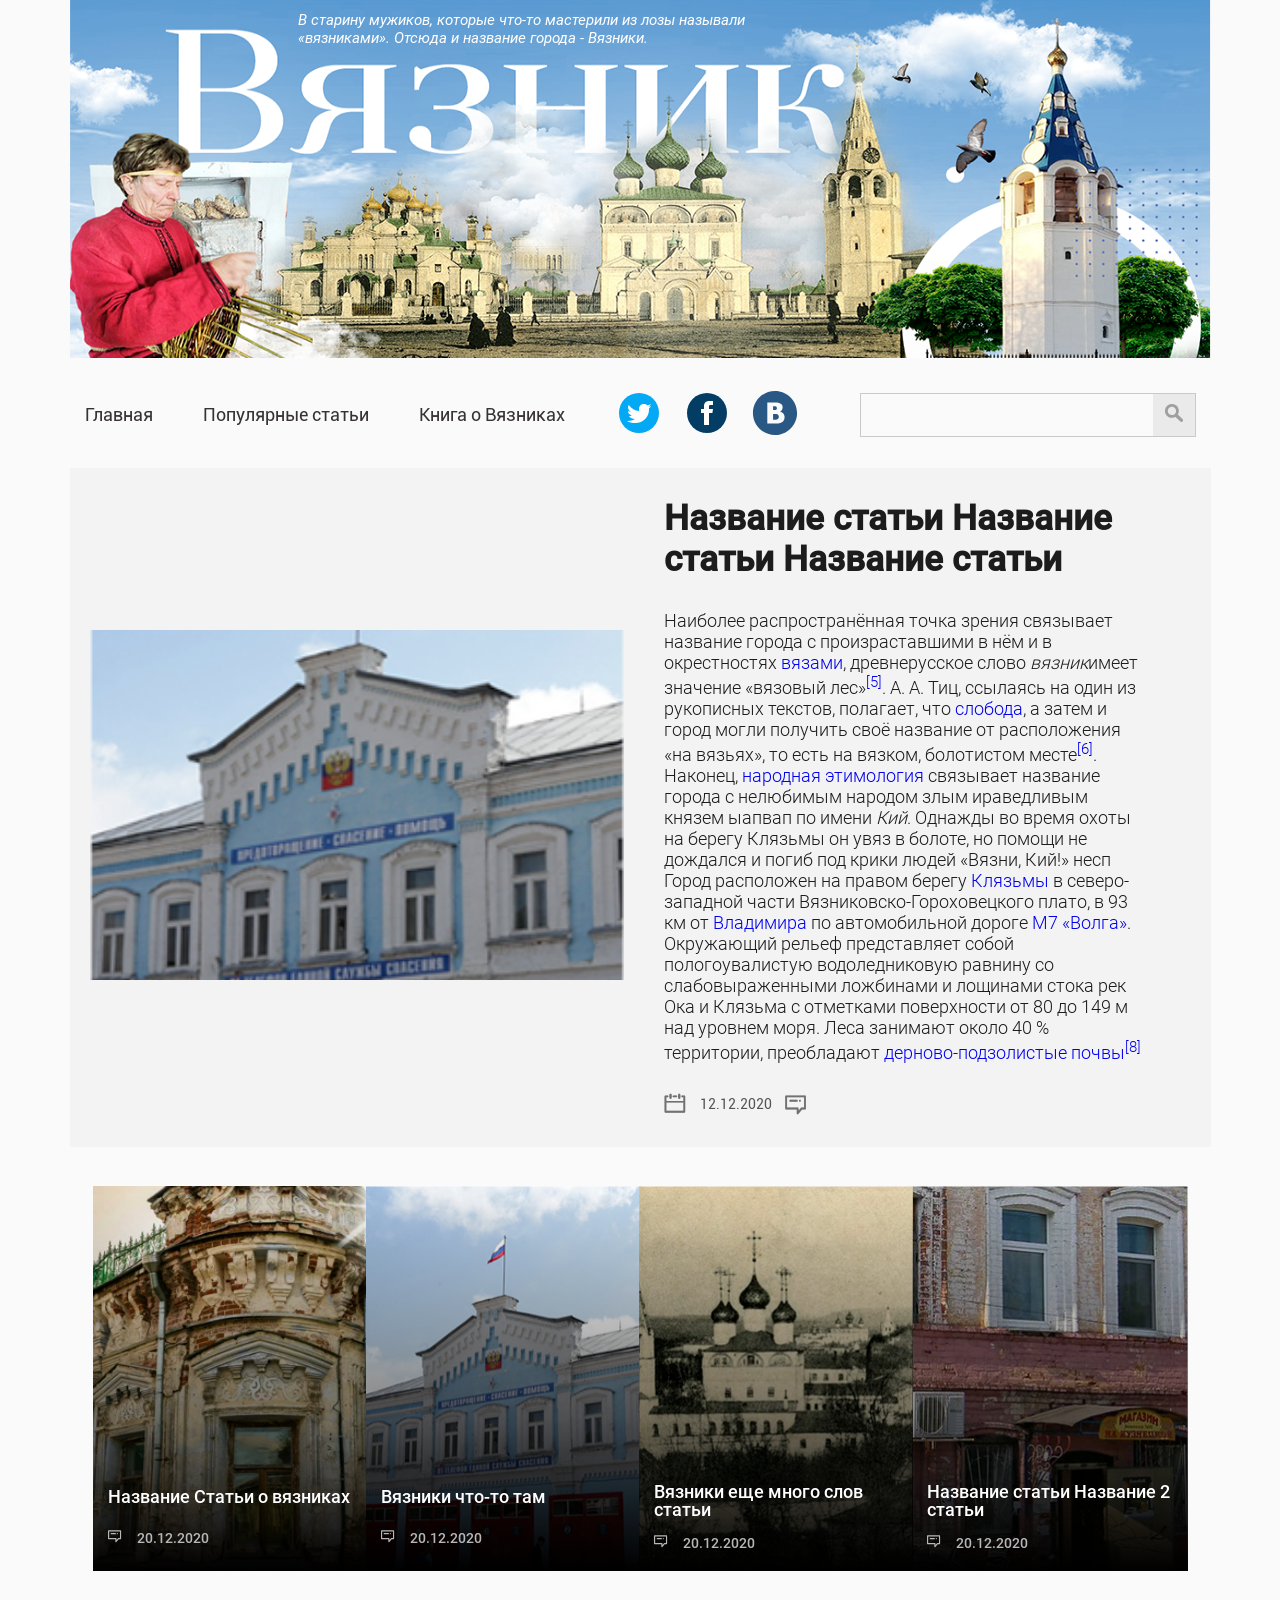
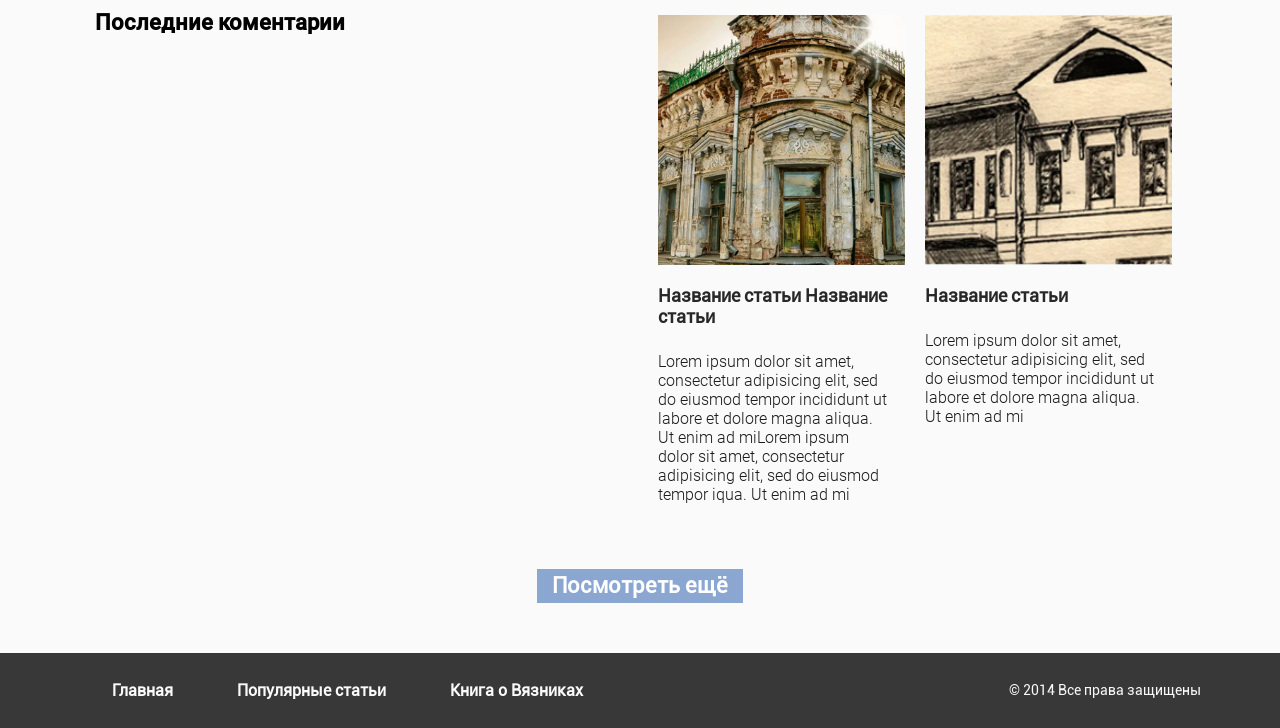
==== commit 3a6f9dd8: "fix formated text" ====
--- a/raw_html/index.html
+++ b/raw_html/index.html
@@ -6,14 +6,8 @@
         content="width=device-width, user-scalable=no, initial-scale=1.0, maximum-scale=1.0, minimum-scale=1.0">
   <meta http-equiv="X-UA-Compatible" content="ie=edge">
   <title>Document</title>
-
- <!-- <link rel="stylesheet" href="fonts/fonts.css">
-  <link rel="stylesheet" href="css/global.css">
-  <link rel="stylesheet" href="css/header.css">-->
   <link rel="stylesheet" href="css/content.css">
-
   <script src="https://vk.com/js/api/openapi.js?168" type="text/javascript"></script>
-
 
 </head>
 <body>
@@ -50,17 +44,16 @@
   </header>
   <section>
     <div class="container_content">
+      <a href="" class="ArticleHref"></a>
       <div class="containerImgArticle">
+
       <img src="./img/img2.png" alt=""></div>
       <div class="container_content_section-content">
         <h1>Название статьи Название
           статьи Название статьи</h1>
-        <p>Lorem ipsum dolor sit amet, consectetur adipisicing elit, sed do eiusmod tempor incididunt ut labore et
-          dolore
-          magna aliqua. Ut enim ad mi Lorem ipsum dolor sit amet, consectetur adipisicing elit, sed do eiusmod tempor
-          incididunt ut labore et dolore magna aliqua. Ut enim ad mi i Lorem ipsum dolor sit amet, consectetur
-          adipisicing
-          elit, sed do eiusmod tempor incididunt ut labore et dolore magna aliqua. Ut enim ad mi
+        <p>Наиболее распространённая точка зрения связывает название города с произраставшими в нём и в окрестностях <a title="Вяз" href="https://ru.wikipedia.org/wiki/Вяз">вязами</a>, древнерусское слово <i>вязник</i>имеет значение «вязовый лес»<sup id="cite_ref-5" class="reference"><a href="https://ru.wikipedia.org/wiki/Вязники#cite_note-5">[5]</a></sup>. А. А. Тиц, ссылаясь на один из рукописных текстов, полагает, что <a title="Слобода" href="https://ru.wikipedia.org/wiki/Слобода">слобода</a>, а затем и город могли получить своё название от расположения «на вязьях», то есть на вязком, болотистом месте<sup id="cite_ref-6" class="reference"><a href="https://ru.wikipedia.org/wiki/Вязники#cite_note-6">[6]</a></sup>. Наконец, <a title="Народная этимология" href="https://ru.wikipedia.org/wiki/Народная_этимология">народная этимология</a> связывает название города с нелюбимым народом злым ираведливым князем ыапвап по имени <i>Кий</i>. Однажды во время охоты на берегу Клязьмы он увяз в болоте, но помощи не дождался и погиб под крики людей «Вязни, Кий!»
+          несп
+          Город расположен на правом берегу <a title="Клязьма" href="https://ru.wikipedia.org/wiki/Клязьма">Клязьмы</a> в северо-западной части Вязниковско-Гороховецкого плато, в 93 км от <a title="Владимир (город)" href="https://ru.wikipedia.org/wiki/Владимир_(город)">Владимира</a> по автомобильной дороге <a title="Волга (автодорога)" href="https://ru.wikipedia.org/wiki/Волга_(автодорога)">М7 «Волга»</a>. Окружающий рельеф представляет собой пологоувалистую водоледниковую равнину со слабовыраженными ложбинами и лощинами стока рек Ока и Клязьма с отметками поверхности от 80 до 149 м над уровнем моря. Леса занимают около 40 % территории, преобладают <a title="Дерново-подзолистые почвы" href="https://ru.wikipedia.org/wiki/Дерново-подзолистые_почвы">дерново-подзолистые почвы</a><sup id="cite_ref-8" class="reference"><a href="https://ru.wikipedia.org/wiki/Вязники#cite_note-8">[8]</a></sup>
         </p>
         <p class="section-content_svg"><img class="section-content_svg_calendar" src="./img/calendar.svg" alt=""> <span> 12.12.2020 </span>
           <img class="section-content_svg_messege" src="./img/messege.svg" alt=""></p>
@@ -95,13 +88,11 @@
                   apiId: 7707931,
                   onlyWidgets: true
               });
-
           </script>
           <div id="vk_comments"></div>
           <script type="text/javascript">
               VK.Widgets.Comments('vk_comments');
           </script>
-
         </div>
         <div class="oldArticle">
           <article class="oldSingleArticle">
--- a/raw_html/css/content.css
+++ b/raw_html/css/content.css
@@ -1,6 +1,13 @@
 @font-face {
   font-family: 'Roboto-light';
   src: url('../fonts/Roboto/Roboto-Light.ttf') format('truetype');
+  font-weight: normal;
+  font-style: normal;
+}
+
+@font-face {
+  font-family: 'Roboto-italic';
+  src: url('../fonts/Roboto/Roboto-Italic.ttf') format('truetype');
   font-weight: normal;
   font-style: normal;
 }
@@ -163,7 +170,7 @@
 
 
 .header__text {
-  font-family: 'Roboto-Regular', sans-serif;
+  font-family: 'Roboto-italic', sans-serif;
   position: absolute;
   margin-top: 1%;
   max-width: 472px;
@@ -372,6 +379,7 @@
 
 .container_content {
   display: flex;
+  position: relative;
   align-items: center;
   padding: 0 20px;
   margin-bottom: 40px;
@@ -402,14 +410,11 @@
   color: #1c1c1c;
   font-size: 18px;
   margin-bottom: 30px;
-  display: flex;
-  align-items: center;
-}
-
-.section-content_svg > span {
-  font-size: 14px;
-  margin: 0 10px;
-}
+}
+
+
+
+
 
 .section-content_svg > img {
   position: relative;
@@ -456,9 +461,9 @@
   height: 100%;
   background: transparent;
   opacity: 1;
-  background-image: -moz-linear-gradient(top, rgba(0, 0, 0, 0) 0%, rgba(0, 0, 0, 0.45) 99%, rgba(0, 0, 0, 0.65) 100%); /* FF3.6-15 */
-  background-image: -webkit-linear-gradient(top, rgba(0, 0, 0, 0) 0%, rgba(0, 0, 0, 0.45) 99%, rgba(0, 0, 0, 0.65) 100%); /*Chrome10-25,Safari5.1-6*/
-  background-image: linear-gradient(to bottom, rgba(0, 0, 0, 0) 0%, rgba(0, 0, 0, 0.45) 99%, rgba(0, 0, 0, 0.65) 100%); /* W3C, IE10+, FF16+, Chrome26+, Opera12+, Safari7+ */
+  background-image: -moz-linear-gradient(top, rgba(0, 0, 0, 0) 0%, rgba(0, 0, 0, 0.45) 60%, rgba(0, 0, 0, 1) 100%); /* FF3.6-15 */
+  background-image: -webkit-linear-gradient(top, rgba(0, 0, 0, 0) 0%, rgba(0, 0, 0, 0.45) 60%, rgba(0, 0, 0, 1) 100%); /*Chrome10-25,Safari5.1-6*/
+  background-image: linear-gradient(to bottom, rgba(0, 0, 0, 0) 0%, rgba(0, 0, 0, 0.45) 60%, rgba(0, 0, 0, 1) 100%); /* W3C, IE10+, FF16+, Chrome26+, Opera12+, Safari7+ */
   filter: progid:DXImageTransform.Microsoft.gradient(startColorstr='#00000000', endColorstr='#a6000000', GradientType=0); /* IE6-9 */
 }
 
@@ -512,7 +517,7 @@
 .add_OlderArticle {
   display: flex;
   justify-content: space-between;
-  flex-wrap: wrap;
+  flex-wrap: nowrap;
 }
 
 .ArticleHref {
@@ -656,7 +661,7 @@
 
   .apiVkComments {
     order: -1;
-    margin: 0;
+    margin: 0 0 20px;
     padding: 0;
   }
 
@@ -829,8 +834,8 @@
 }
 
 p.section-content_svg {
-  display: flex;
-  align-items: center;
+  display: block;
+
 }
 
 .section-content_svg_calendar {
@@ -847,8 +852,12 @@
 }
 
 .section-content_svg > span {
+  margin: 0 10px;
   font-size: 14px;
-  color: #1c1c1c;
+  color: #1c1c1cbd;
+  position: relative;
+  top: -4px;
+  font-family: 'Roboto-Regular', sans-serif;
 }
 
 .container_content_section-content_description1 {
@@ -859,10 +868,10 @@
 
 .container_content_section-content1 {
   margin: 0 40px 0 15px;
-  flex-basis: 60%;
-}
-
-.container_content_section-content1 > h1 {
+/*  flex-basis: 50%;*/
+}
+
+.section__content__title{
   font-size: 35px;
   margin: 25px 0 30px;
   font-family: "Roboto-medium", sans-serif;
@@ -876,9 +885,10 @@
 
 .container_content__article_img1 {
   position: relative;
-  flex-basis: 57%;
-  width: 40%;
-  margin-right: 15px;
+  width: 45%;
+  float: right;
+  margin: 0 0 45px 50px;
+  max-height: 1050px;
 }
 
 .container_content__article_img1_wrapper > img {
@@ -1059,7 +1069,7 @@
 }
 
 @media (max-width: 600px) {
-  .container_content_section-content1 > h1 {
+  .section__content__title{
     font-size: 30px;
   }
 
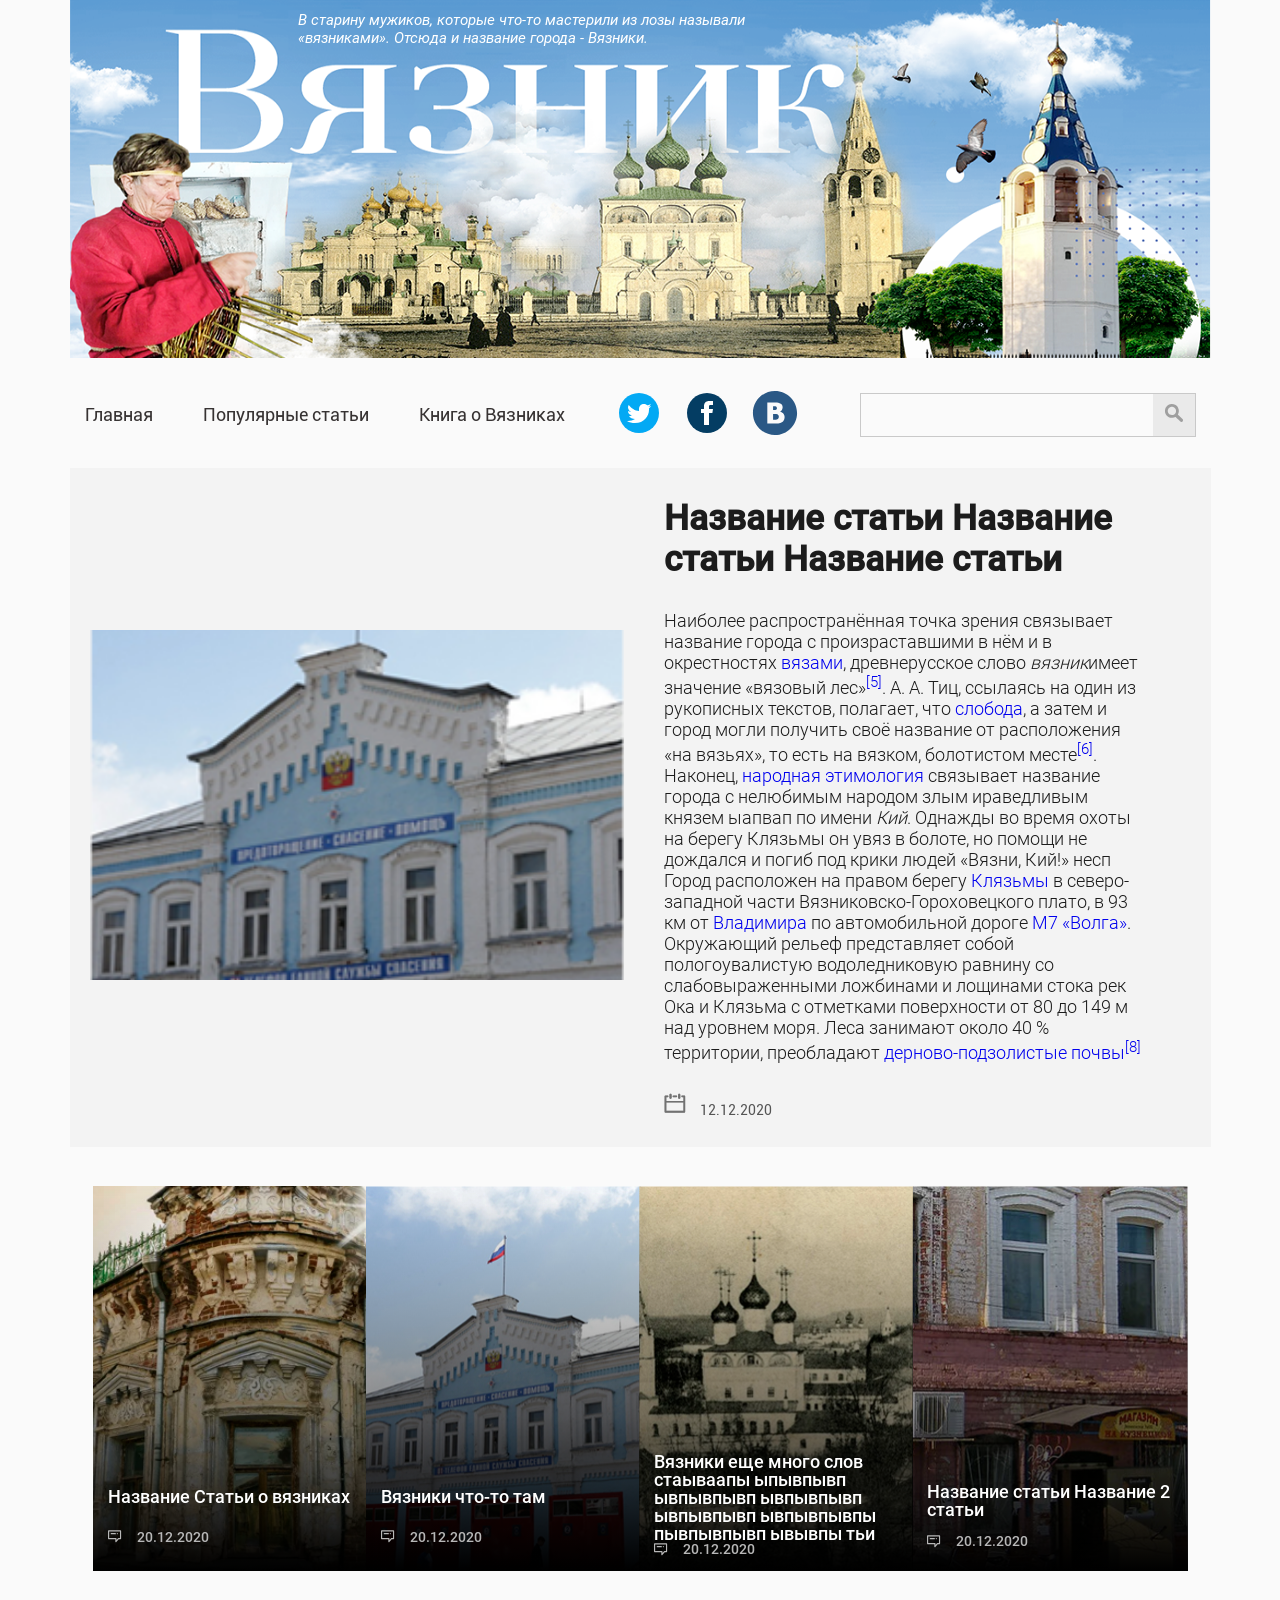
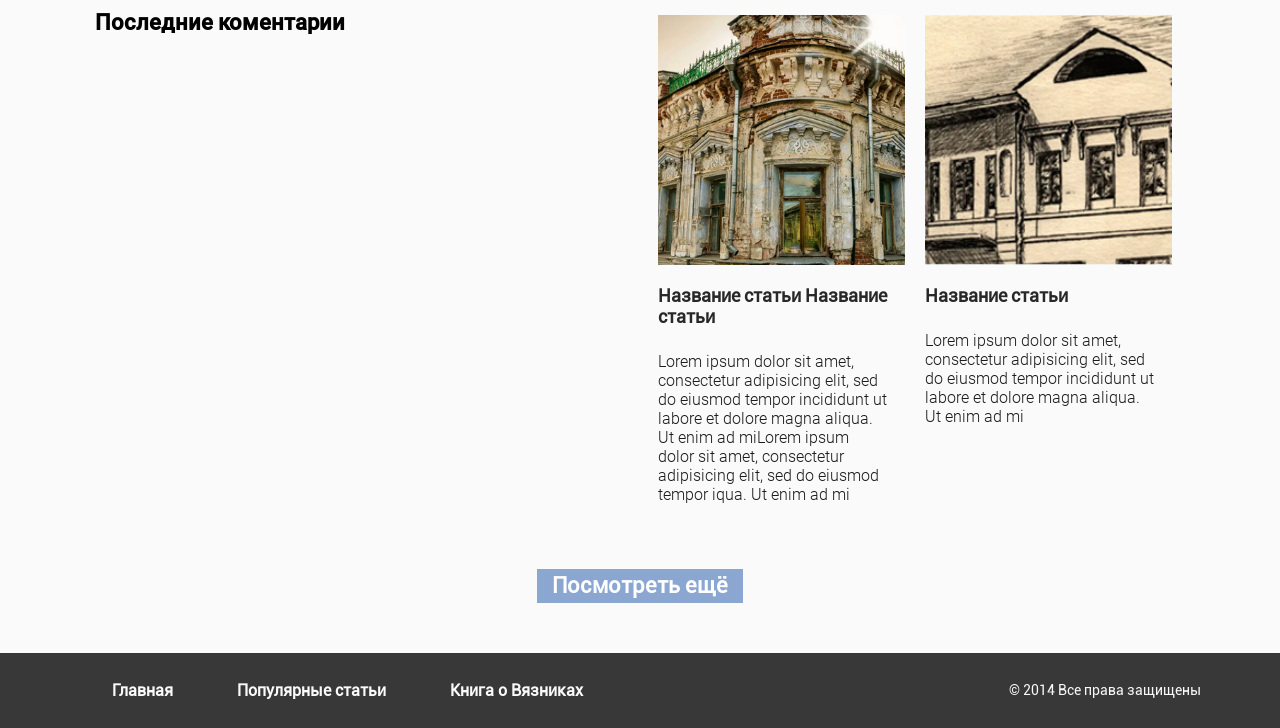
==== commit 2e99919a: "impotant news fixes" ====
--- a/raw_html/index.html
+++ b/raw_html/index.html
@@ -56,7 +56,7 @@
           Город расположен на правом берегу <a title="Клязьма" href="https://ru.wikipedia.org/wiki/Клязьма">Клязьмы</a> в северо-западной части Вязниковско-Гороховецкого плато, в 93 км от <a title="Владимир (город)" href="https://ru.wikipedia.org/wiki/Владимир_(город)">Владимира</a> по автомобильной дороге <a title="Волга (автодорога)" href="https://ru.wikipedia.org/wiki/Волга_(автодорога)">М7 «Волга»</a>. Окружающий рельеф представляет собой пологоувалистую водоледниковую равнину со слабовыраженными ложбинами и лощинами стока рек Ока и Клязьма с отметками поверхности от 80 до 149 м над уровнем моря. Леса занимают около 40 % территории, преобладают <a title="Дерново-подзолистые почвы" href="https://ru.wikipedia.org/wiki/Дерново-подзолистые_почвы">дерново-подзолистые почвы</a><sup id="cite_ref-8" class="reference"><a href="https://ru.wikipedia.org/wiki/Вязники#cite_note-8">[8]</a></sup>
         </p>
         <p class="section-content_svg"><img class="section-content_svg_calendar" src="./img/calendar.svg" alt=""> <span> 12.12.2020 </span>
-          <img class="section-content_svg_messege" src="./img/messege.svg" alt=""></p>
+        <!--  <img class="section-content_svg_messege" src="./img/messege.svg" alt=""></p>-->
       </div>
     </div>
     <div class="actual__article">
@@ -71,7 +71,7 @@
           <p class="actual__single-article_titleWrapper_data"><img class="messege_min" src="./img/message_min.svg" alt="">20.12.2020</p></div></a>
       <a href="" class="actual__single-article"><img class="actual__single-article_img" src="./img/img3.png" alt="">
         <div class="actual__single-article_titleWrapper"><p class="actual__single-article_titleWrapper_Title">Вязники
-          еще много слов статьи</p>
+          еще много слов стаываапы ыпывпывп ывпывпывп ывпывпывп ывпывпывп ывпывпывпы пывпывпывп ывывпы тьи</p>
           <p class="actual__single-article_titleWrapper_data"><img class="messege_min" src="./img/message_min.svg" alt="">20.12.2020</p></div></a>
       <a href="" class="actual__single-article"><img class="actual__single-article_img" src="./img/img4.png" alt="">
         <div class="actual__single-article_titleWrapper"><p class="actual__single-article_titleWrapper_Title">Название
--- a/raw_html/css/content.css
+++ b/raw_html/css/content.css
@@ -424,9 +424,6 @@
   top: 0;
 }
 
-.section-content_svg_messege {
-  top: 2px;
-}
 
 .actual__article {
   display: flex;
@@ -490,6 +487,9 @@
   color: #b7b7b7;
   position: relative;
   z-index: 1;
+  display: flex;
+  flex-wrap: nowrap;
+  align-items: center;
 }
 
 .actual__single-article_titleWrapper_Title {
@@ -516,8 +516,8 @@
 
 .add_OlderArticle {
   display: flex;
-  justify-content: space-between;
-  flex-wrap: nowrap;
+  justify-content: flex-start;
+  flex-wrap: wrap;
 }
 
 .ArticleHref {
@@ -534,6 +534,10 @@
 .add_OlderArticle > a {
   flex-basis: 22%;
   margin-bottom: 40px;
+}
+.add_OlderArticle > article {
+  flex-basis: 23%;
+  max-width: unset;
 }
 
 .apiVkComments {
@@ -842,11 +846,6 @@
   top: 0;
 }
 
-.section-content_svg_messege1 {
-  top: 2px;
-  left: 20px;
-}
-
 .section-content_svg > img {
   position: relative;
 }
@@ -856,7 +855,7 @@
   font-size: 14px;
   color: #1c1c1cbd;
   position: relative;
-  top: -4px;
+  top: 2px;
   font-family: 'Roboto-Regular', sans-serif;
 }
 
@@ -867,8 +866,8 @@
 }
 
 .container_content_section-content1 {
-  margin: 0 40px 0 15px;
-/*  flex-basis: 50%;*/
+  margin: 0 15px 0;
+  flex-basis: 100%;
 }
 
 .section__content__title{
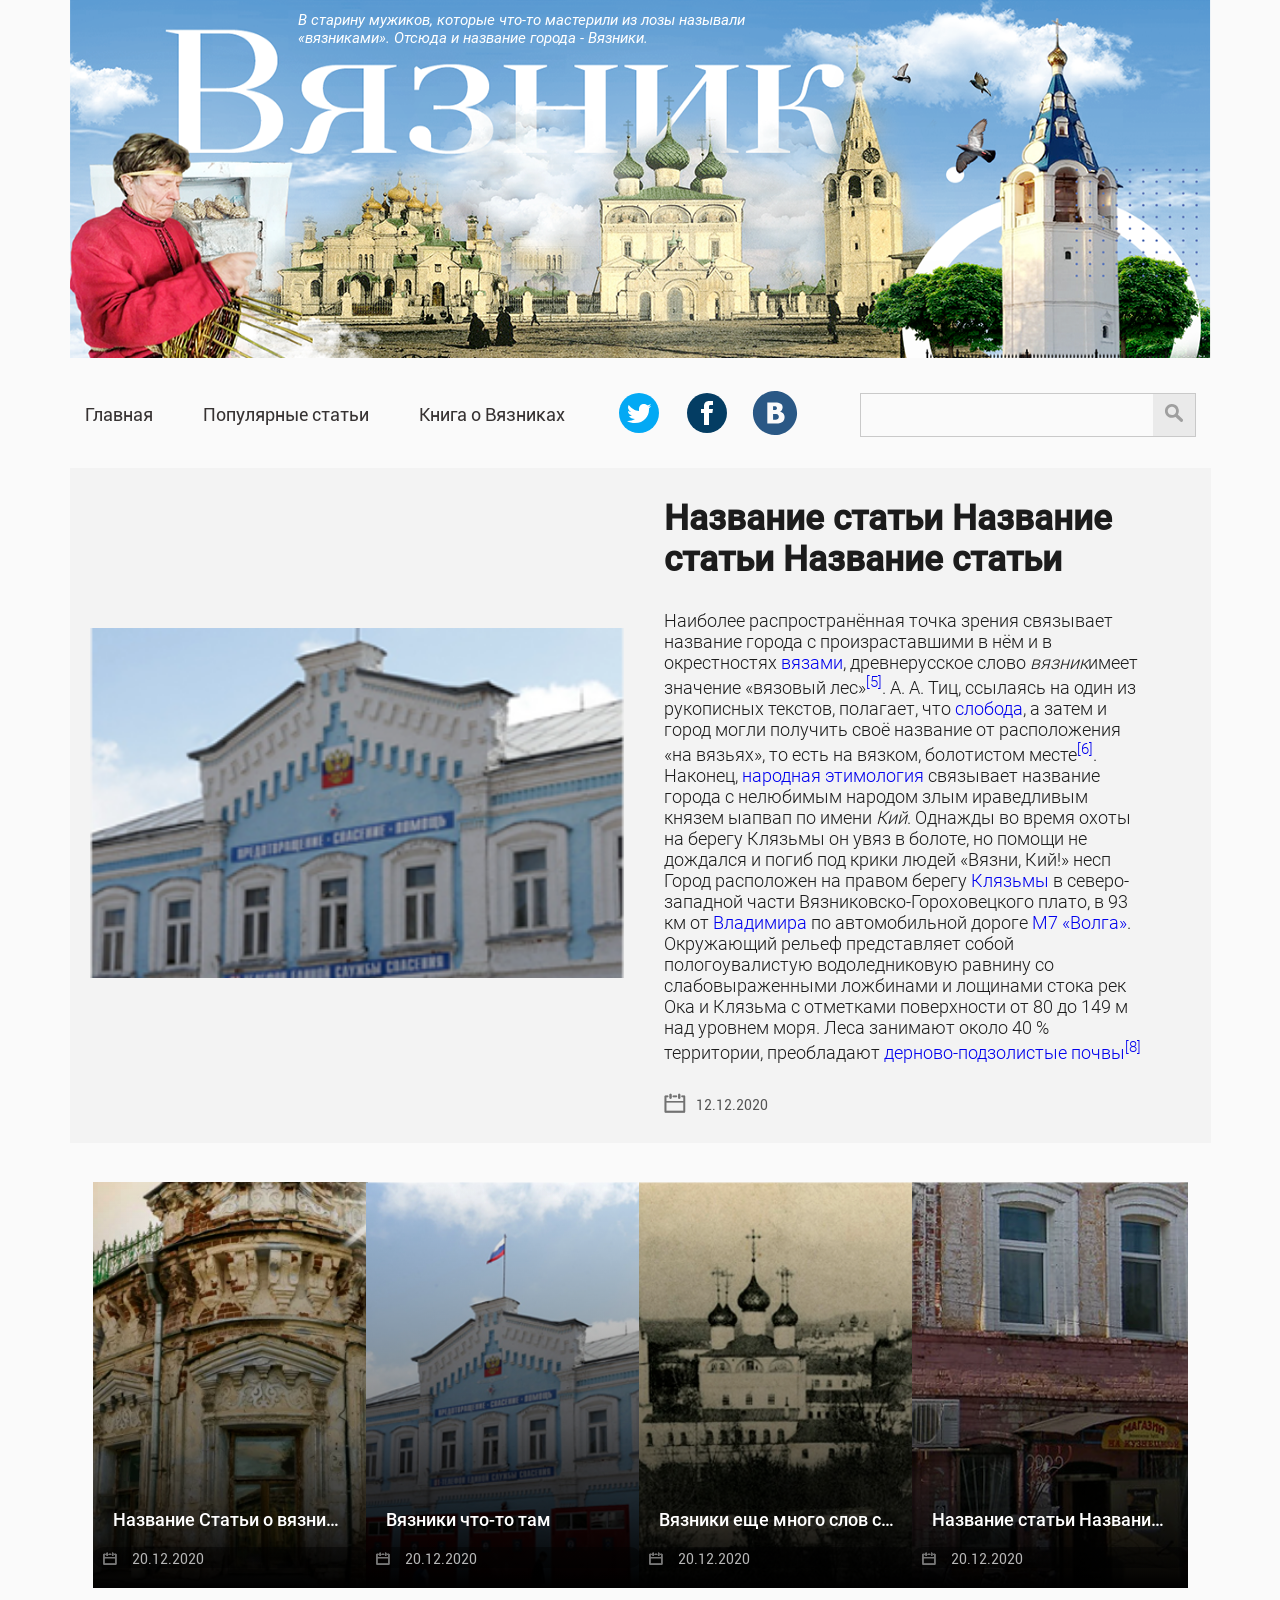
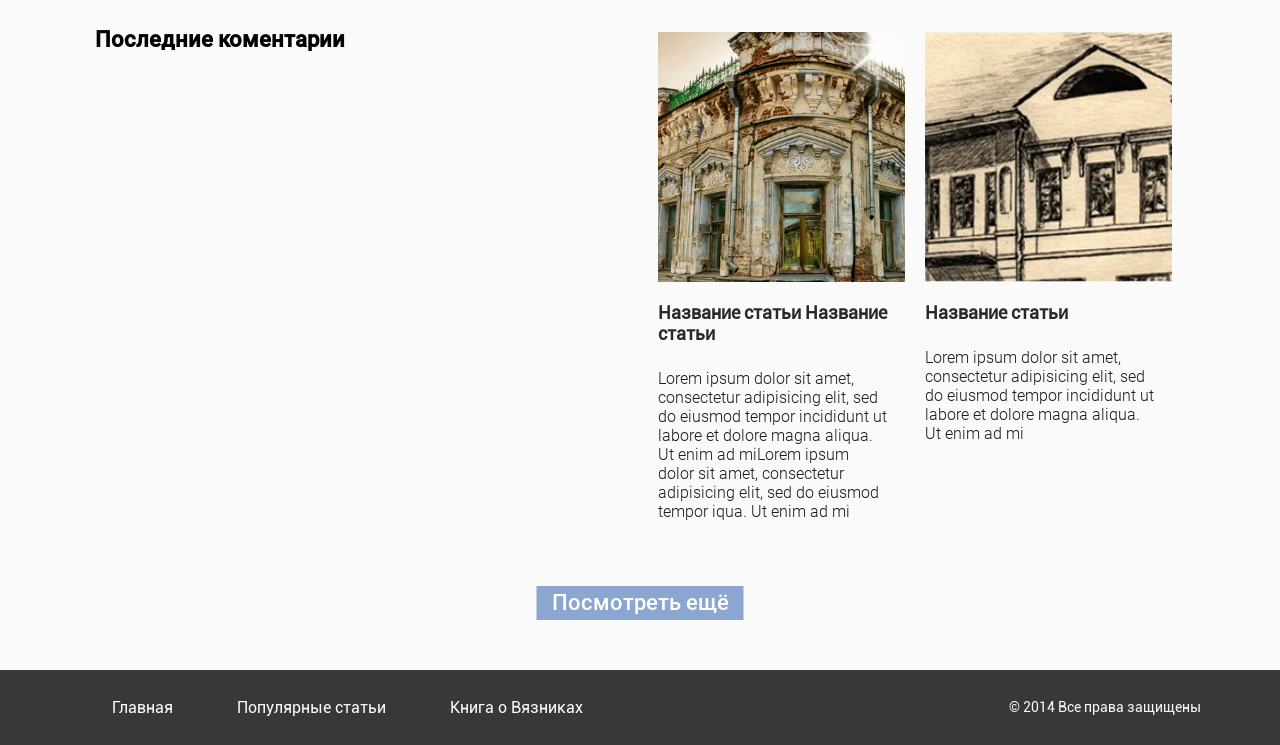
==== commit cbf9cd23: "big boi commit" ====
--- a/raw_html/index.html
+++ b/raw_html/index.html
@@ -13,11 +13,12 @@
 <body>
 <div class="container">
   <header>
-    <buttton id="menu" class="show">
+
+    <button id="menu" class="show">
       <span class="hamburger-line"></span>
       <span class="hamburger-line"></span>
       <span class="hamburger-line"></span>
-    </buttton>
+    </button>
     <div id="navOverlay" class="nav_overlay"></div>
     <div class="container_content__blockText">
       <p class="header__text">В старину мужиков, которые что-то мастерили из лозы называли «вязниками». Отсюда и
@@ -27,9 +28,9 @@
     <div class="header__nav">
       <nav id="navigationMenu" class="header__nav-navigation">
 
-          <a href="index2.html" class="header__nav_link">Главная</a>
-          <a href="" class="header__nav_link">Популярные статьи</a>
-          <a href="" class="header__nav_link">Книга о Вязниках</a>
+        <a href="index2.html" class="header__nav_link">Главная</a>
+        <a href="" class="header__nav_link">Популярные статьи</a>
+        <a href="" class="header__nav_link">Книга о Вязниках</a>
         <div class="header__content__share-news1">
           <a href="" class="share-news1"><img src="./img/twitter-circled.svg" alt=""></a>
           <a href="" class="share-news1"><img src="./img/facebook-circled.svg" alt=""></a>
@@ -47,36 +48,84 @@
       <a href="" class="ArticleHref"></a>
       <div class="containerImgArticle">
 
-      <img src="./img/img2.png" alt=""></div>
+        <img src="./img/img2.png" alt=""></div>
       <div class="container_content_section-content">
         <h1>Название статьи Название
           статьи Название статьи</h1>
-        <p>Наиболее распространённая точка зрения связывает название города с произраставшими в нём и в окрестностях <a title="Вяз" href="https://ru.wikipedia.org/wiki/Вяз">вязами</a>, древнерусское слово <i>вязник</i>имеет значение «вязовый лес»<sup id="cite_ref-5" class="reference"><a href="https://ru.wikipedia.org/wiki/Вязники#cite_note-5">[5]</a></sup>. А. А. Тиц, ссылаясь на один из рукописных текстов, полагает, что <a title="Слобода" href="https://ru.wikipedia.org/wiki/Слобода">слобода</a>, а затем и город могли получить своё название от расположения «на вязьях», то есть на вязком, болотистом месте<sup id="cite_ref-6" class="reference"><a href="https://ru.wikipedia.org/wiki/Вязники#cite_note-6">[6]</a></sup>. Наконец, <a title="Народная этимология" href="https://ru.wikipedia.org/wiki/Народная_этимология">народная этимология</a> связывает название города с нелюбимым народом злым ираведливым князем ыапвап по имени <i>Кий</i>. Однажды во время охоты на берегу Клязьмы он увяз в болоте, но помощи не дождался и погиб под крики людей «Вязни, Кий!»
+        <p>Наиболее распространённая точка зрения связывает название города с произраставшими в нём и в окрестностях <a
+          title="Вяз" href="https://ru.wikipedia.org/wiki/Вяз">вязами</a>, древнерусское слово <i>вязник</i>имеет
+          значение «вязовый лес»<sup id="cite_ref-5" class="reference"><a
+            href="https://ru.wikipedia.org/wiki/Вязники#cite_note-5">[5]</a></sup>. А. А. Тиц, ссылаясь на один из
+          рукописных текстов, полагает, что <a title="Слобода" href="https://ru.wikipedia.org/wiki/Слобода">слобода</a>,
+          а затем и город могли получить своё название от расположения «на вязьях», то есть на вязком, болотистом
+          месте<sup id="cite_ref-6" class="reference"><a
+            href="https://ru.wikipedia.org/wiki/Вязники#cite_note-6">[6]</a></sup>. Наконец, <a
+            title="Народная этимология" href="https://ru.wikipedia.org/wiki/Народная_этимология">народная этимология</a>
+          связывает название города с нелюбимым народом злым ираведливым князем ыапвап по имени <i>Кий</i>. Однажды во
+          время охоты на берегу Клязьмы он увяз в болоте, но помощи не дождался и погиб под крики людей «Вязни, Кий!»
           несп
-          Город расположен на правом берегу <a title="Клязьма" href="https://ru.wikipedia.org/wiki/Клязьма">Клязьмы</a> в северо-западной части Вязниковско-Гороховецкого плато, в 93 км от <a title="Владимир (город)" href="https://ru.wikipedia.org/wiki/Владимир_(город)">Владимира</a> по автомобильной дороге <a title="Волга (автодорога)" href="https://ru.wikipedia.org/wiki/Волга_(автодорога)">М7 «Волга»</a>. Окружающий рельеф представляет собой пологоувалистую водоледниковую равнину со слабовыраженными ложбинами и лощинами стока рек Ока и Клязьма с отметками поверхности от 80 до 149 м над уровнем моря. Леса занимают около 40 % территории, преобладают <a title="Дерново-подзолистые почвы" href="https://ru.wikipedia.org/wiki/Дерново-подзолистые_почвы">дерново-подзолистые почвы</a><sup id="cite_ref-8" class="reference"><a href="https://ru.wikipedia.org/wiki/Вязники#cite_note-8">[8]</a></sup>
+          Город расположен на правом берегу <a title="Клязьма" href="https://ru.wikipedia.org/wiki/Клязьма">Клязьмы</a>
+          в северо-западной части Вязниковско-Гороховецкого плато, в 93 км от <a title="Владимир (город)"
+                                                                                 href="https://ru.wikipedia.org/wiki/Владимир_(город)">Владимира</a>
+          по автомобильной дороге <a title="Волга (автодорога)" href="https://ru.wikipedia.org/wiki/Волга_(автодорога)">М7
+            «Волга»</a>. Окружающий рельеф представляет собой пологоувалистую водоледниковую равнину со слабовыраженными
+          ложбинами и лощинами стока рек Ока и Клязьма с отметками поверхности от 80 до 149 м над уровнем моря. Леса
+          занимают около 40 % территории, преобладают <a title="Дерново-подзолистые почвы"
+                                                         href="https://ru.wikipedia.org/wiki/Дерново-подзолистые_почвы">дерново-подзолистые
+            почвы</a><sup id="cite_ref-8" class="reference"><a href="https://ru.wikipedia.org/wiki/Вязники#cite_note-8">[8]</a></sup>
         </p>
         <p class="section-content_svg"><img class="section-content_svg_calendar" src="./img/calendar.svg" alt=""> <span> 12.12.2020 </span>
-        <!--  <img class="section-content_svg_messege" src="./img/messege.svg" alt=""></p>-->
+          <!--  <img class="section-content_svg_messege" src="./img/messege.svg" alt=""></p>-->
       </div>
     </div>
     <div class="actual__article">
       <a href="" class="actual__single-article">
         <img class="actual__single-article_img" src="./img/Статья1.png" alt="">
-        <div class="actual__single-article_titleWrapper"><p class="actual__single-article_titleWrapper_Title">Название
-          Статьи о вязниках</p>
-          <p class="actual__single-article_titleWrapper_data"><img class="messege_min" src="./img/message_min.svg" alt="">20.12.2020</p></div></a>
+        <div class="actual__single-article_titleWrapper">
+          <p class="actual__single-article_titleWrapper_Title">Название Статьи о вязниках</p>
+          <p class="actual__single-article_description_hover"> еще много слов стаываапы ыпывпывп ывпывпывп ывпывпывп
+            ывпывпывп ывпывпывпы пывпывпывп еще много слов стаываапы ыпывпывп ывпывпывп ывпывпывп
+            ывпывпывп ывпывпывпы пывпывпыв еще много слов стаываапы ыпывпывп ывпывпывп ывпывпывп
+            ывпывпывп ывпывпывпы пывпывпыв еще много слов стаываапы ыпывпывп ывпывпывп ывпывпывп
+            ывпывпывп ывпывпывпы пывпывпыв еще много слов стаываапы ыпывпывп ывпывпывп ывпывпывп
+            ывпывпывп ывпывпывпы пывпывпыв еще много слов стаываапы ыпывпывп ывпывпывп ывпывпывп
+            ывпывпывп ывпывпывпы пывпывпывеще много слов стаываапы ыпывпывп ывпывпывп ывпывпывп
+            ывпывпывп ывпывпывпы пывпывпывеще много слов стаываапы ыпывпывп ывпывпывп ывпывпывп
+            ывпывпывп ывпывпывпы пывпывпывеще много слов стаываапы ыпывпывп ывпывпывп ывпывпывп
+            ывпывпывп ывпывпывпы пывпывпыв еще много слов стаываапы ыпывпывп ывпывпывп ывпывпывп
+            ывпывпывп ывпывпывпы пывпывпыв еще много слов стаываапы ыпывпывп ывпывпывп ывпывпывп
+            ывпывпывп ывпывпывпы пывпывпыв</p>
+        </div>
+        <p class="actual__single-article_titleWrapper_data"><img class="messege_min" src="./img/calendar.svg" alt="">20.12.2020
+        </p></a>
       <a href="" class="actual__single-article"><img class="actual__single-article_img" src="./img/img2.png" alt="">
         <div class="actual__single-article_titleWrapper"><p class="actual__single-article_titleWrapper_Title">Вязники
           что-то там</p>
-          <p class="actual__single-article_titleWrapper_data"><img class="messege_min" src="./img/message_min.svg" alt="">20.12.2020</p></div></a>
+          <p class="actual__single-article_description_hover"> еще м</p>
+
+        </div>
+        <p class="actual__single-article_titleWrapper_data"><img class="messege_min" src="./img/calendar.svg" alt="">
+          20.12.2020</p>
+      </a>
       <a href="" class="actual__single-article"><img class="actual__single-article_img" src="./img/img3.png" alt="">
         <div class="actual__single-article_titleWrapper"><p class="actual__single-article_titleWrapper_Title">Вязники
           еще много слов стаываапы ыпывпывп ывпывпывп ывпывпывп ывпывпывп ывпывпывпы пывпывпывп ывывпы тьи</p>
-          <p class="actual__single-article_titleWrapper_data"><img class="messege_min" src="./img/message_min.svg" alt="">20.12.2020</p></div></a>
+          <p class="actual__single-article_description_hover"> еще много слов стаываапы ыпывпывп ывпывпывп ывпывпывп
+           впывпыпывп ывпывпывп
+            ывпывпывп ывпывпывпы пывпывпыв</p>
+        </div>
+        <p class="actual__single-article_titleWrapper_data"><img class="messege_min" src="./img/calendar.svg" alt="">20.12.2020</p>
+      </a>
       <a href="" class="actual__single-article"><img class="actual__single-article_img" src="./img/img4.png" alt="">
         <div class="actual__single-article_titleWrapper"><p class="actual__single-article_titleWrapper_Title">Название
           статьи Название 2 статьи</p>
-          <p class="actual__single-article_titleWrapper_data"><img class="messege_min" src="./img/message_min.svg" alt="">20.12.2020</p></div></a>
+          <p class="actual__single-article_description_hover"> еще много слов стаываапы ыпывпывп ывпывпывп ывпывпывп
+            ывываапы ыпывпывп ывпывпывп ывпывпывп
+            ывпывпывп ывпывпывпы пывпывпыв еще много слов стаываапы ыпывпывп ывпывпывп ывпывпывп
+            ывпывпывп ывпывпывпы пывпывпыв</p>
+        </div>
+        <p class="actual__single-article_titleWrapper_data"><img class="messege_min" src="./img/calendar.svg" alt="">20.12.2020</p>
+      </a>
     </div>
     <div class="container_oldArticle">
       <div class="container_oldArticle_top">
@@ -84,20 +133,20 @@
           <h2>Последние коментарии</h2>
           <!--  <img src="./img/заглушка.png" alt="">-->
           <script type="text/javascript">
-              VK.init({
-                  apiId: 7707931,
-                  onlyWidgets: true
-              });
+             VK.init({
+                apiId: 7707931,
+                onlyWidgets: true
+             });
           </script>
           <div id="vk_comments"></div>
           <script type="text/javascript">
-              VK.Widgets.Comments('vk_comments');
+             VK.Widgets.Comments('vk_comments');
           </script>
         </div>
         <div class="oldArticle">
           <article class="oldSingleArticle">
             <a href="" class="ArticleHref"></a>
-            <div class="oldSingleArticle_blockImg"> <img class="oldArticleImg" src="./img/Статья1.png" alt=""></div>
+            <div class="oldSingleArticle_blockImg"><img class="oldArticleImg" src="./img/Статья1.png" alt=""></div>
             <div class="OldArticleDescription">
               <a href="" class="oldSingleArticle_title">Название статьи Название статьи</a>
               <p class="oldSingleArticle_description">Lorem ipsum dolor sit amet, consectetur adipisicing elit, sed do
@@ -109,7 +158,7 @@
           </article>
           <article class="oldSingleArticle">
             <a href="" class="ArticleHref"></a>
-            <div class="oldSingleArticle_blockImg"> <img class="oldArticleImg" src="./img/OldArticle3.png" alt=""></div>
+            <div class="oldSingleArticle_blockImg"><img class="oldArticleImg" src="./img/OldArticle3.png" alt=""></div>
             <div class="OldArticleDescription">
               <a href="" class="oldSingleArticle_title">Название статьи</a>
               <p class="oldSingleArticle_description">Lorem ipsum dolor sit amet, consectetur adipisicing elit, sed do
@@ -138,6 +187,6 @@
 </footer>
 
 
-<script src="js/script.js"></script>
+<script src="js/mainScript.js"></script>
 </body>
 </html>
--- a/raw_html/css/content.css
+++ b/raw_html/css/content.css
@@ -116,7 +116,7 @@
 .footer_links {
   color: #fafafa;
   font-size: 16px;
-  font-weight: 700;
+  /*  font-weight: 700;*/
   margin: 0 32px;
 }
 
@@ -302,11 +302,11 @@
   background-color: #fafafa;
   cursor: pointer;
   border-radius: 50px;
-  width: 20px;
+  width: 35px;
   top: 15px;
   right: 5px;
-  padding: 8px;
-  height: 20px;
+  padding: 0 6px;
+  height: 35px;
   text-align: center;
   line-height: 40px;
 }
@@ -332,6 +332,7 @@
   .header__text {
     display: none;
   }
+
   .header__content__share-news1 > a {
     margin-right: 10px;
   }
@@ -347,7 +348,7 @@
   .header__nav_link {
     font-size: 25px;
     line-height: 50px;
-    padding-right: 150px;
+    /*    padding-right: 150px;*/
   }
 
   .header__nav-navigation {
@@ -413,9 +414,6 @@
 }
 
 
-
-
-
 .section-content_svg > img {
   position: relative;
 }
@@ -445,6 +443,51 @@
   position: relative;
   height: 100%;
   object-fit: cover;
+}
+
+a.actual__single-article:hover > .actual__single-article_titleWrapper {
+  bottom: 0;
+  height: 100%;
+  transition: 0.5s all ease;
+  justify-content: space-between;
+}
+
+a.actual__single-article:hover > .actual__single-article_titleWrapper > .actual__single-article_titleWrapper_Title {
+  bottom: -5%;
+  transition: 0.5s all ease;
+  background-image: linear-gradient(to bottom, rgba(0, 0, 0, 0.45) 60%, rgba(0, 0, 0, 0.45) 70%);
+}
+
+.actual__single-article_description_hover {
+  opacity: 0;
+  top: 300%;
+  position: absolute;
+  transition: 0.5s all ease-out;
+}
+
+a.actual__single-article:hover > .actual__single-article_titleWrapper > .actual__single-article_description_hover {
+  opacity: 1;
+  position: absolute;
+  transition: 0.5s all ease-out;
+  top: 15%;
+  bottom: auto;
+  max-height: 70%;
+  overflow: hidden;
+  background-image: linear-gradient(to bottom, rgba(0, 0, 0, 0.45) 60%, rgba(0, 0, 0, 0.45) 70%);
+  padding: 5px;
+  border-radius: 10px;
+  z-index: 1;
+}
+
+a.actual__single-article:hover >.actual__single-article_titleWrapper_data {
+  color: #f3f3f3;
+  transition: all ease-out 0.3s;
+}
+
+a.actual__single-article:hover > .actual__single-article_titleWrapper > .actual__single-article_titleWrapper_data {
+  bottom: 6.5%;
+  transition: ease-out all 0.5s;
+  background-image: linear-gradient(to bottom, rgba(0, 0, 0, 0.45) 60%, rgba(0, 0, 0, 0.45) 70%);
 }
 
 a.actual__single-article:after {
@@ -466,19 +509,22 @@
 
 a.actual__single-article:hover:after {
   content: "";
-  opacity: 0;
+ z-index: 0;
 }
 
 .actual__single-article_titleWrapper {
   position: absolute;
-  bottom: 15px;
-  left: 15px;
+  bottom: 0;
+  margin: 0 15px;
+  width: calc(100% - 30px);
   color: #FFFFFF;
   font-family: 'Roboto-medium', sans-serif;
   display: flex;
   flex-direction: column;
-  justify-content: space-around;
+/*  justify-content: space-around;*/
   min-height: 80px;
+  height: 100%;
+  line-height: 18px;
 }
 
 .actual__single-article_titleWrapper_data {
@@ -488,8 +534,13 @@
   position: relative;
   z-index: 1;
   display: flex;
+  bottom: 10%;
   flex-wrap: nowrap;
   align-items: center;
+  background-image: linear-gradient(to bottom, rgba(0, 0, 0, 0.45) 60%, rgba(0, 0, 0, 0.45) 70%);
+  border-radius: 100px;
+  padding: 4px 10px 2px;
+  transition: all ease 0.3s;
 }
 
 .actual__single-article_titleWrapper_Title {
@@ -497,11 +548,20 @@
   font-weight: 300;
   position: relative;
   z-index: 1;
+  bottom: -80%;
   line-height: 18px;
+  overflow: hidden;
+  text-overflow: ellipsis;
+  white-space: nowrap;
+  transition: ease-out all 0.5s;
+  padding: 5px;
+  border-radius: 10px;
 }
 
 .messege_min {
   margin-right: 15px;
+  width: 14px;
+  height: 15px;
 }
 
 .container_oldArticle {
@@ -535,6 +595,7 @@
   flex-basis: 22%;
   margin-bottom: 40px;
 }
+
 .add_OlderArticle > article {
   flex-basis: 23%;
   max-width: unset;
@@ -625,9 +686,9 @@
 .add_OlderArticle_button {
   background-color: #8aa6d1;
   margin-bottom: 50px;
-  font-family: 'Roboto-Regular', sans-serif;
+  font-family: 'Roboto-medium', sans-serif;
   font-size: 22px;
-  font-weight: 700;
+  /*  font-weight: 700;*/
   line-height: 20px;
   white-space: nowrap;
   color: #FFFFFF;
@@ -733,6 +794,7 @@
     display: flex;
     flex-direction: column;
   }
+
   .oldSingleArticle {
     max-width: unset;
   }
@@ -838,7 +900,8 @@
 }
 
 p.section-content_svg {
-  display: block;
+  display: flex;
+  align-items: center;
 
 }
 
@@ -870,7 +933,7 @@
   flex-basis: 100%;
 }
 
-.section__content__title{
+.section__content__title {
   font-size: 35px;
   margin: 25px 0 30px;
   font-family: "Roboto-medium", sans-serif;
@@ -1008,6 +1071,32 @@
   overflow: auto;
 }
 
+#vk_comments:hover::-webkit-scrollbar-thumb {
+
+  background-color: #4a76a8;
+  border-radius: 50px;
+  box-shadow: inset 1px 1px 10px #f3faf7
+}
+
+#vk_comments::-webkit-scrollbar-thumb {
+  background-color: #f3faf7;
+}
+
+#vk_comments::-webkit-scrollbar {
+  opacity: 0;
+  transition: opacity ease 0.3s;
+  width: 3px; /* ширина для вертикального скролла */
+  height: 3px; /* высота для горизонтального скролла */
+}
+
+#vk_comments:hover::-webkit-scrollbar {
+  width: 3px; /* ширина для вертикального скролла */
+  height: 3px; /* высота для горизонтального скролла */
+  background-color: #f3faf7;
+  border-radius: 50px;
+  opacity: 1;
+  transition: opacity ease 0.3s;
+}
 
 @media (max-width: 937px) {
   .container_content1 {
@@ -1068,7 +1157,7 @@
 }
 
 @media (max-width: 600px) {
-  .section__content__title{
+  .section__content__title {
     font-size: 30px;
   }
 
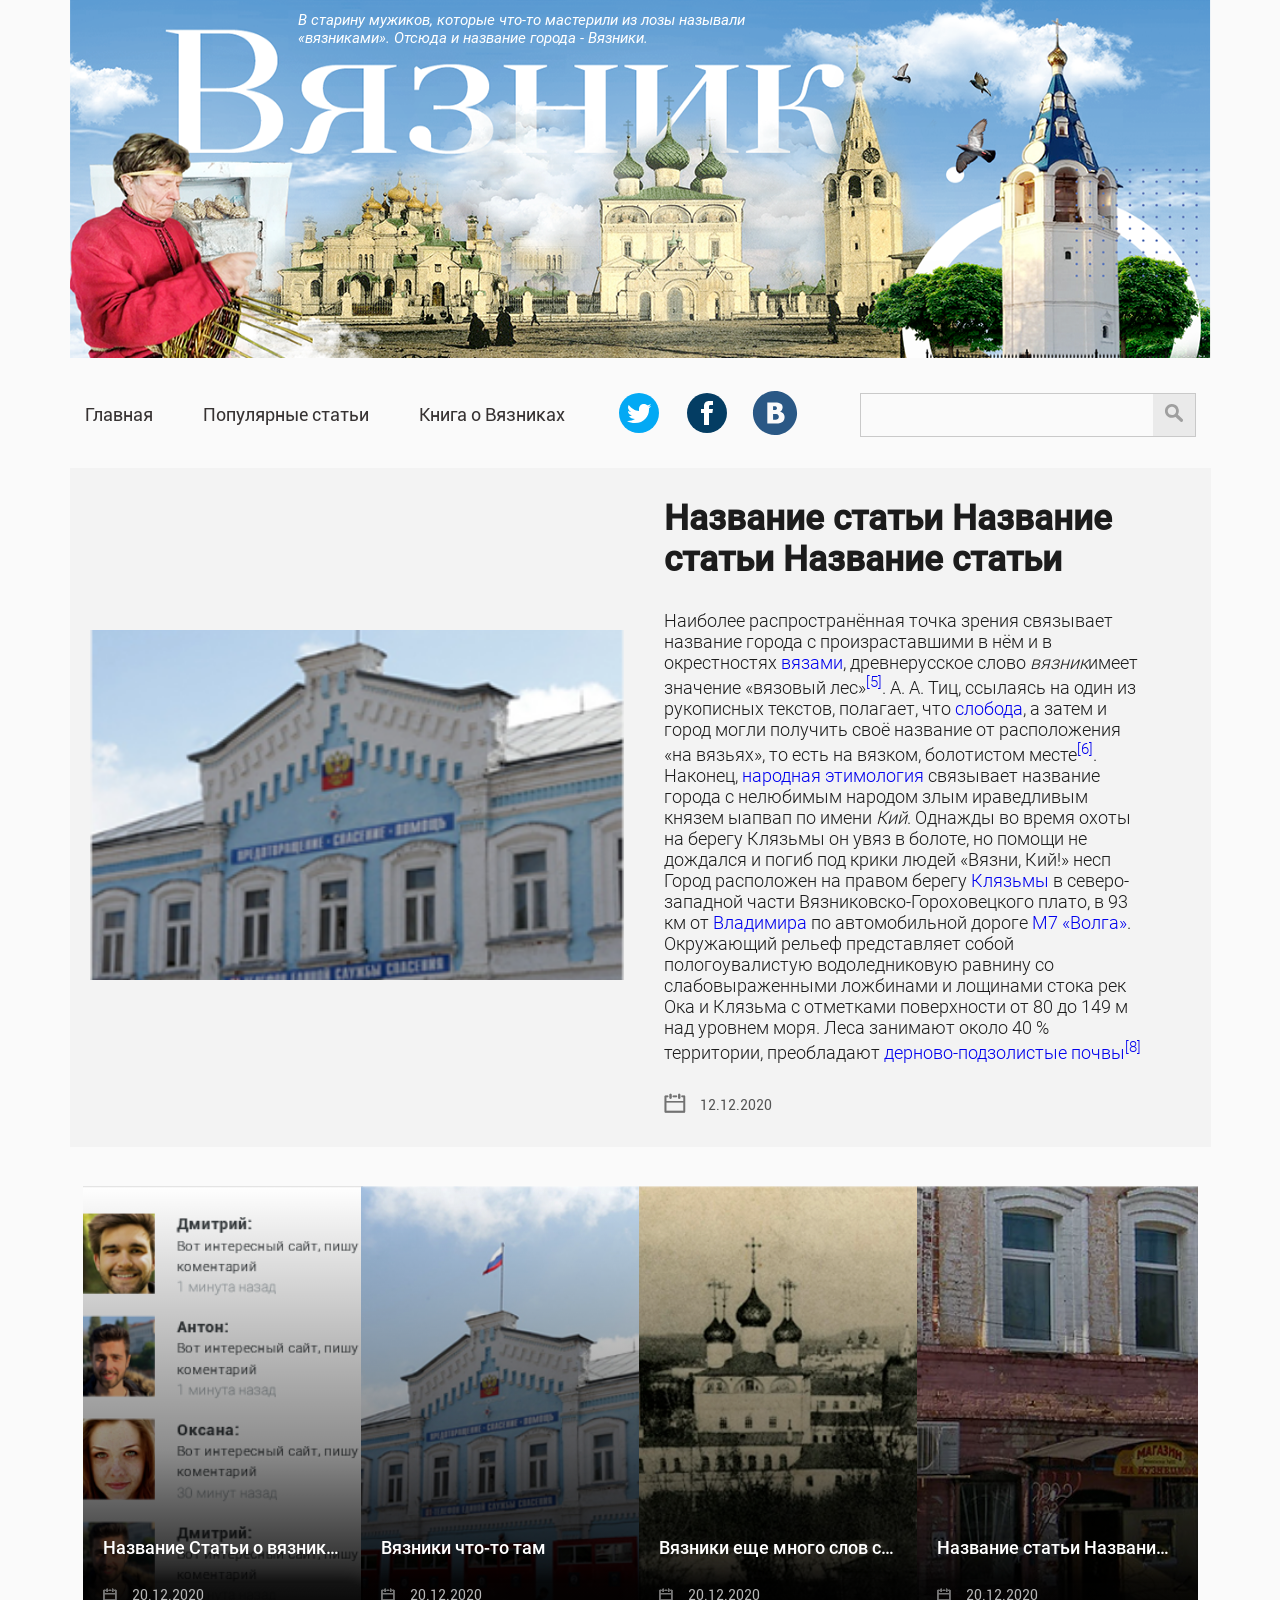
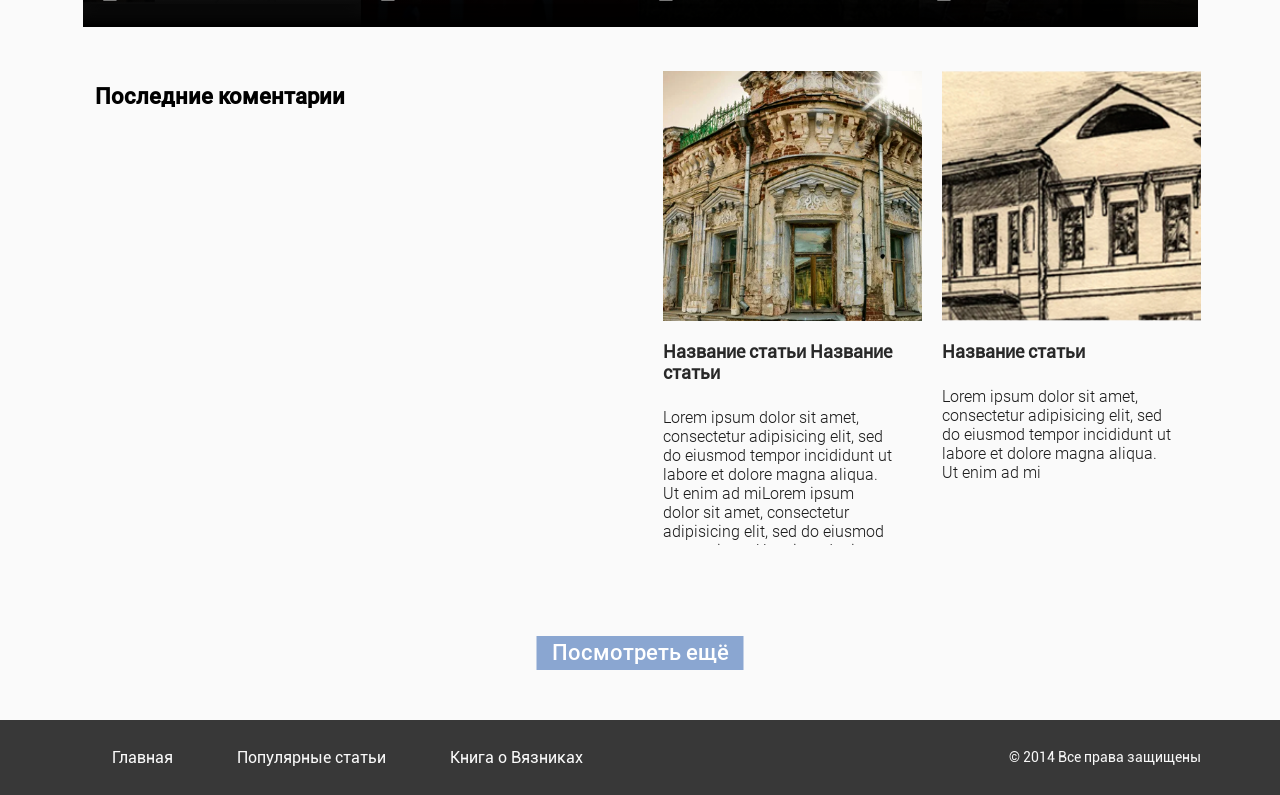
==== commit cfa65656: "final 19.01.2021" ====
--- a/raw_html/index.html
+++ b/raw_html/index.html
@@ -80,7 +80,7 @@
     </div>
     <div class="actual__article">
       <a href="" class="actual__single-article">
-        <img class="actual__single-article_img" src="./img/Статья1.png" alt="">
+        <img class="actual__single-article_img" src="./img/заглушка.png" alt="">
         <div class="actual__single-article_titleWrapper">
           <p class="actual__single-article_titleWrapper_Title">Название Статьи о вязниках</p>
           <p class="actual__single-article_description_hover"> еще много слов стаываапы ыпывпывп ывпывпывп ывпывпывп
--- a/raw_html/css/content.css
+++ b/raw_html/css/content.css
@@ -40,18 +40,54 @@
   font-style: normal;
 }
 
+@font-face {
+  font-family: 'Montserrat';
+  src: url('../fonts/Montserrat/Montserrat-Thin.ttf') format('truetype');
+  font-weight: 100;
+  font-style: normal;
+}
+
+@font-face {
+  font-family: 'Montserrat';
+  src: url('../fonts/Montserrat/Montserrat-ExtraLight.ttf') format('truetype');
+  font-weight: 200;
+  font-style: normal;
+}
+
+@font-face {
+  font-family: 'Montserrat';
+  src: url('../fonts/Montserrat/Montserrat-Light.ttf') format('truetype');
+  font-weight: 300;
+  font-style: normal;
+}
+
+@font-face {
+  font-family: 'Montserrat';
+  src: url('../fonts/Roboto/Roboto-Regular.ttf') format('truetype');
+  font-weight: 400;
+  font-style: normal;
+}
+
+@font-face {
+  font-family: 'Montserrat';
+  src: url('../fonts/Roboto/Roboto-Medium.ttf') format('truetype');
+  font-weight: 500;
+  font-style: normal;
+}
+
+
 /* Global-styles----------------------------------------------------*/
 
 
 * {
-  margin: 0;
-  padding: 0;
+
   text-decoration: none;
   outline: none;
   border: none;
 }
 
 body {
+  margin: 0;
   background-color: #fafafa;
   font-family: Roboto-Regular, sans-serif;
 }
@@ -426,7 +462,7 @@
 .actual__article {
   display: flex;
   position: relative;
-  margin: 0 20px 40px;
+  margin: 0 10px 40px;
   justify-content: center;
   line-height: 0;
 }
@@ -450,17 +486,19 @@
   height: 100%;
   transition: 0.5s all ease;
   justify-content: space-between;
+
 }
 
 a.actual__single-article:hover > .actual__single-article_titleWrapper > .actual__single-article_titleWrapper_Title {
-  bottom: -5%;
+  bottom: -1%;
   transition: 0.5s all ease;
   background-image: linear-gradient(to bottom, rgba(0, 0, 0, 0.45) 60%, rgba(0, 0, 0, 0.45) 70%);
+  box-shadow: 0 2px 30px 6px rgba(0, 0, 0, 0.75);
 }
 
 .actual__single-article_description_hover {
   opacity: 0;
-  top: 300%;
+  top: 150%;
   position: absolute;
   transition: 0.5s all ease-out;
 }
@@ -477,6 +515,8 @@
   padding: 5px;
   border-radius: 10px;
   z-index: 1;
+  font-family: "Roboto-Light", sans-serif;
+  box-shadow: 0 2px 30px 6px rgba(0, 0, 0, 0.75);
 }
 
 a.actual__single-article:hover >.actual__single-article_titleWrapper_data {
@@ -534,13 +574,14 @@
   position: relative;
   z-index: 1;
   display: flex;
-  bottom: 10%;
+  bottom: 13%;
   flex-wrap: nowrap;
   align-items: center;
   background-image: linear-gradient(to bottom, rgba(0, 0, 0, 0.45) 60%, rgba(0, 0, 0, 0.45) 70%);
   border-radius: 100px;
-  padding: 4px 10px 2px;
-  transition: all ease 0.3s;
+  padding: 4px 20px 2px;
+  transition: all ease 0.3s;
+  box-shadow: 0 2px 19px 6px rgba(0, 0, 0, 0.75);
 }
 
 .actual__single-article_titleWrapper_Title {
@@ -548,7 +589,7 @@
   font-weight: 300;
   position: relative;
   z-index: 1;
-  bottom: -80%;
+  bottom: -75%;
   line-height: 18px;
   overflow: hidden;
   text-overflow: ellipsis;
@@ -556,6 +597,7 @@
   transition: ease-out all 0.5s;
   padding: 5px;
   border-radius: 10px;
+
 }
 
 .messege_min {
@@ -570,7 +612,7 @@
 }
 
 .container_oldArticle_top {
-  margin: 0 10px 40px;
+  margin: 0 0 0 10px;
   display: flex;
 }
 
@@ -597,13 +639,14 @@
 }
 
 .add_OlderArticle > article {
-  flex-basis: 23%;
+  flex-basis: calc(25% - 20px);
   max-width: unset;
+  margin-bottom: 30px;
 }
 
 .apiVkComments {
   flex-basis: 50%;
-  margin-left: 5px;
+  margin: 0 0 20px 5px;
   min-width: 29%;
   padding-right: 10px;
 }
@@ -635,10 +678,10 @@
 }
 
 .oldSingleArticle {
-  flex-basis: 50%;
+  flex-basis: calc(50% - 20px);
   margin: 5px 10px;
   overflow: hidden;
-  max-width: 247px;
+  /*max-width: 247px;*/
   display: flex;
   position: relative;
   flex-direction: column;
@@ -685,7 +728,7 @@
 
 .add_OlderArticle_button {
   background-color: #8aa6d1;
-  margin-bottom: 50px;
+  margin: 50px 0;
   font-family: 'Roboto-medium', sans-serif;
   font-size: 22px;
   /*  font-weight: 700;*/
@@ -730,6 +773,10 @@
     padding: 0;
   }
 
+  .add_OlderArticle_button {
+    margin-top: 0;
+  }
+
   .container_content > img {
     width: 100%;
   }
@@ -742,7 +789,7 @@
 
   .add_OlderArticle {
     flex-direction: column;
-    margin: 0 10px 40px
+    margin: 0 10px 0
   }
 
   .add_OlderArticle > a {
@@ -779,6 +826,7 @@
     flex-direction: column;
     flex-basis: 100%;
     max-width: 900px;
+
   }
 
   .oldSingleArticle_title {
@@ -900,7 +948,7 @@
 }
 
 p.section-content_svg {
-  display: flex;
+  display: block;
   align-items: center;
 
 }
@@ -913,24 +961,43 @@
   position: relative;
 }
 
+.has-text-align-left {
+  font-family: 'Montserrat' ,sans-serif;
+  font-size: 20px;
+  line-height: 30px;
+  font-weight: 400;
+}
 .section-content_svg > span {
   margin: 0 10px;
   font-size: 14px;
   color: #1c1c1cbd;
   position: relative;
-  top: 2px;
+  top: -3px;
   font-family: 'Roboto-Regular', sans-serif;
 }
-
+.container_content_section-content_description1 > span > img {
+  width: 100%;
+  height: auto;
+  object-fit: cover;
+}
+.container_content_section-content_description1 > span {
+  display: block;
+  position: relative;
+  overflow: hidden;
+}
 .container_content_section-content_description1 {
-  font-size: 18px;
+  font-size: 20px;
   color: #1c1c1c;
-  font-family: "Roboto-Light", sans-serif;
+  font-family: "Montserrat", sans-serif;
+  font-weight: 400;
+  white-space: break-spaces;
+  line-height: 31px;
 }
 
 .container_content_section-content1 {
   margin: 0 15px 0;
   flex-basis: 100%;
+  line-height: 30px;
 }
 
 .section__content__title {
@@ -1067,7 +1134,7 @@
 }
 
 #vk_comments {
-  max-height: 440px;
+  max-height: 430px;
   overflow: auto;
 }
 
@@ -1103,6 +1170,9 @@
     flex-direction: column;
     margin: 50px 0 30px;
   }
+  .container_content_section-content_description1 > img {
+    width: 100%;
+  }
 
   .container_content__article_img1 {
     order: -1;
